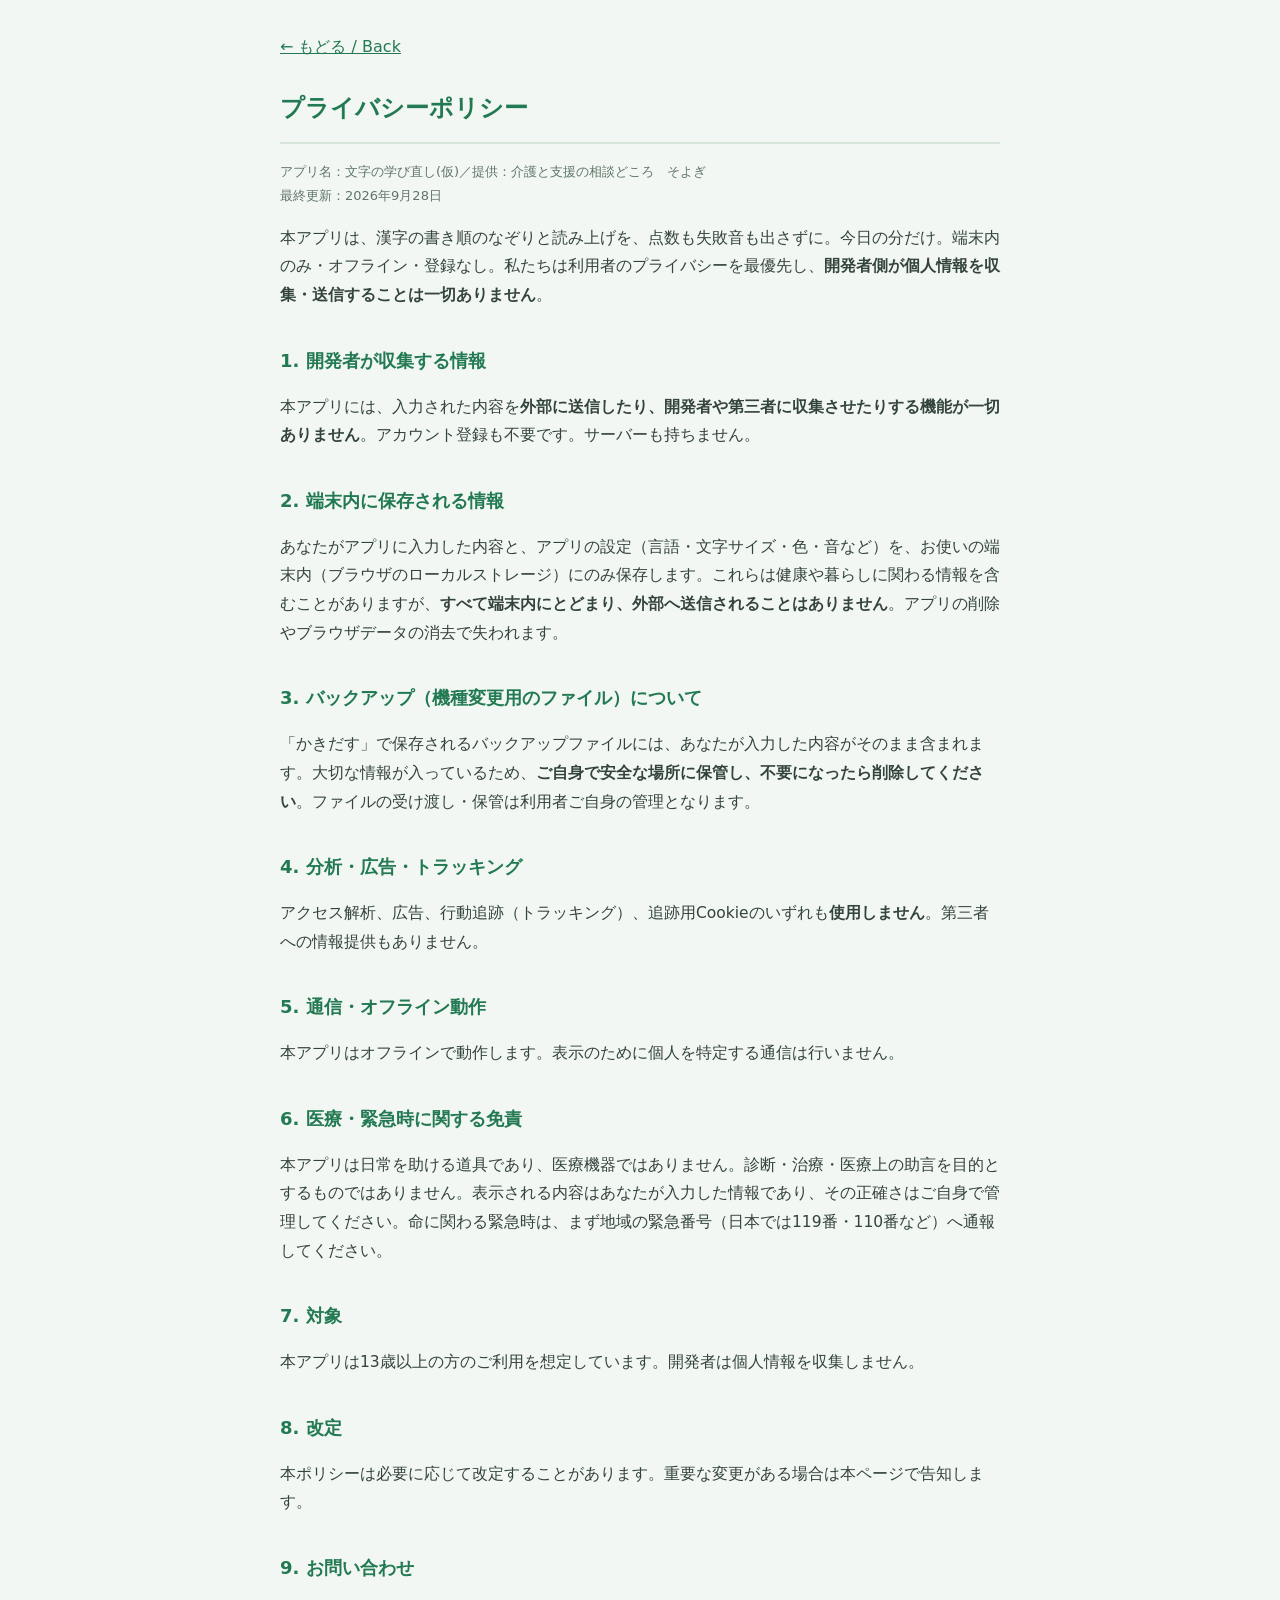
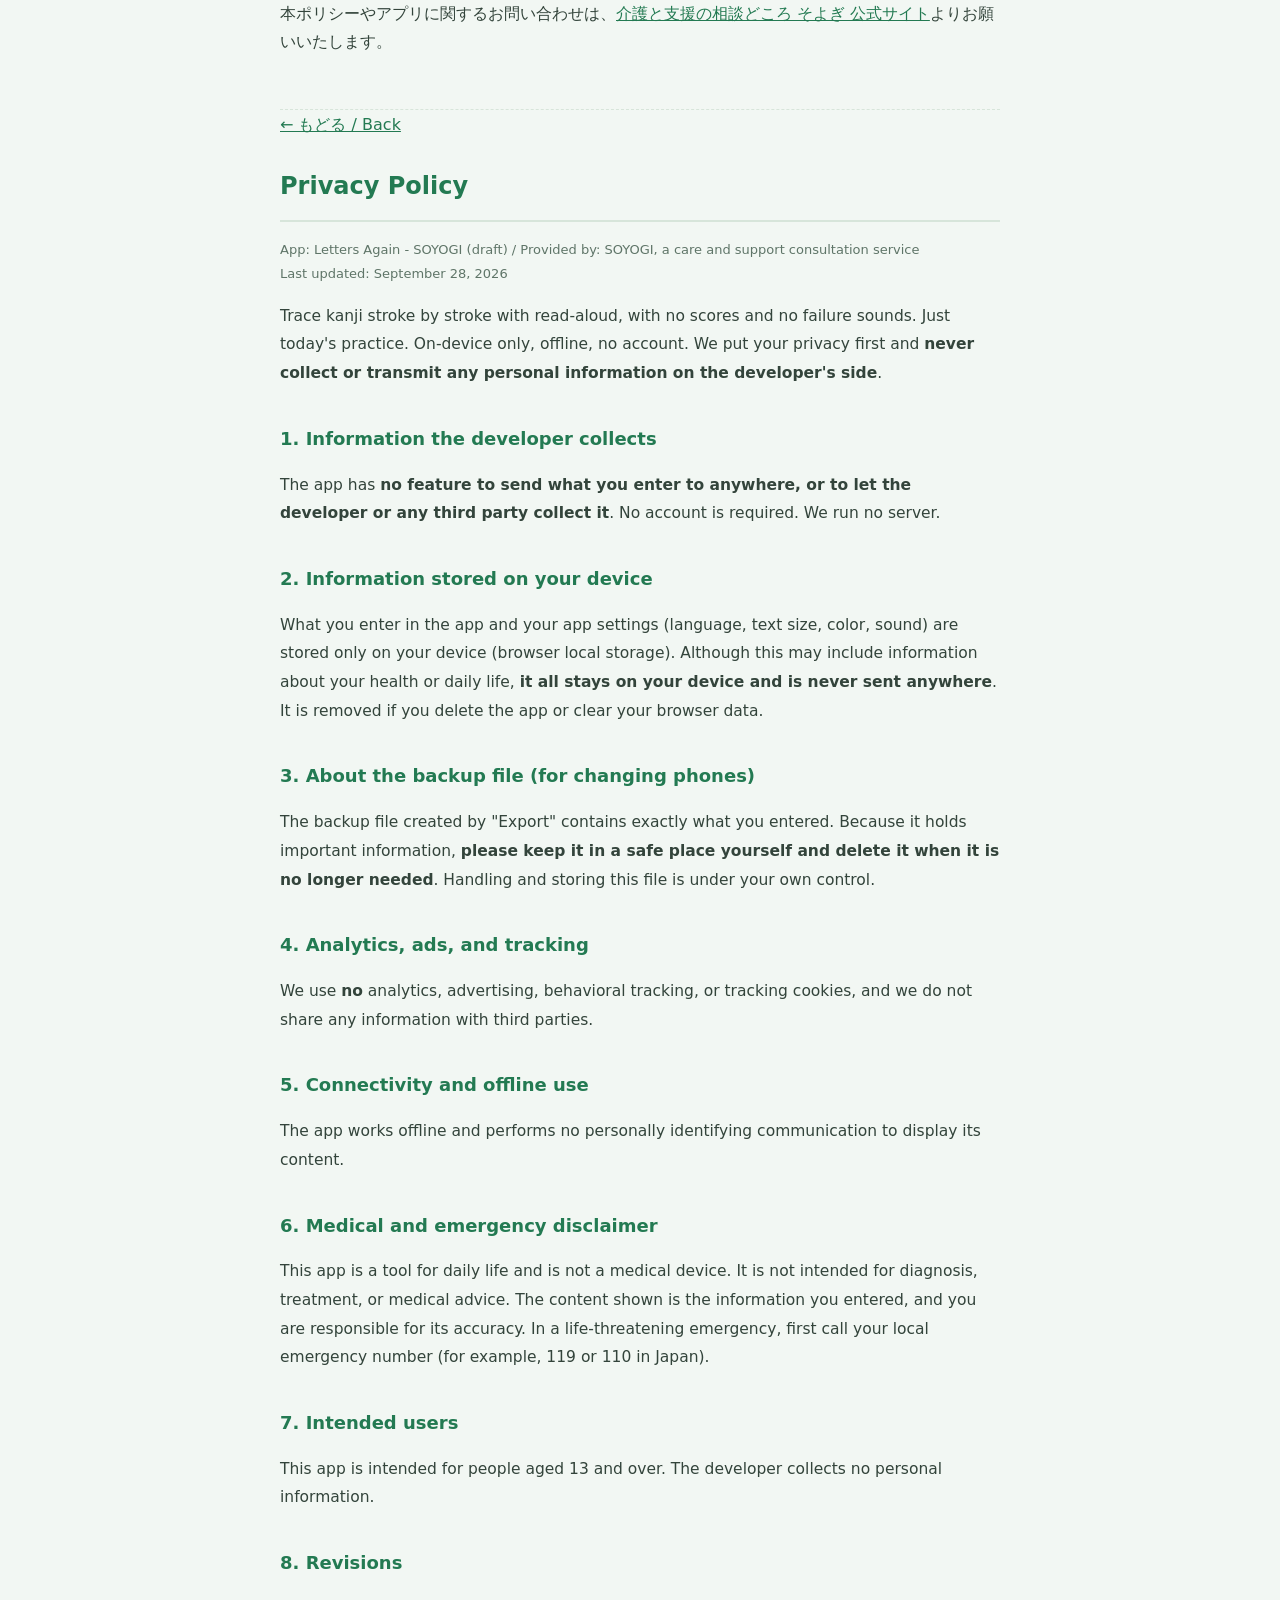
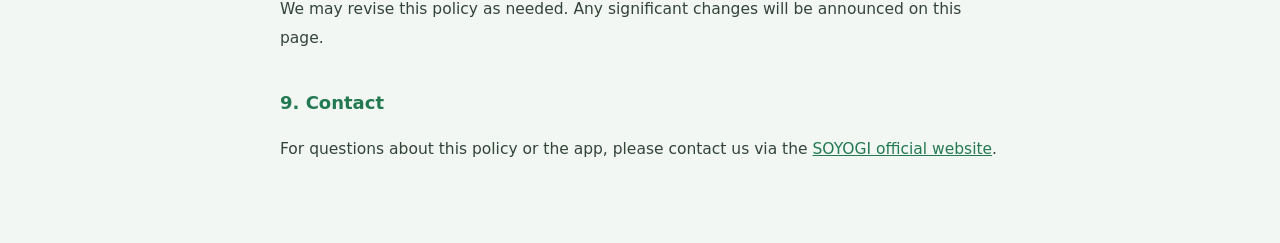
==== privacy.html @ cf0ba164 "web v0.3.0: 本体から同期 Co-Authored-By: Claude Opus 5.5 <noreply@anthropic.com>" ====
<!DOCTYPE html>
<html lang="ja">
<head>
<meta charset="UTF-8">
<meta name="viewport" content="width=device-width, initial-scale=1.0">
<meta name="theme-color" content="#2e9e6b">
<title>プライバシーポリシー｜文字の学び直し(仮)</title>
<style>
  :root{ --brand:#237a52; --ink:#33443b; --soft:#5f7568; --line:#d7e5da; --bg:#f2f7f3; }
  *{box-sizing:border-box;}
  body{ margin:0; background:var(--bg); color:var(--ink); font-family:"Hiragino Kaku Gothic ProN","Yu Gothic UI","Noto Sans JP","Segoe UI",system-ui,sans-serif; line-height:1.85; }
  main{ max-width:760px; margin:0 auto; padding:32px 20px 64px; }
  h1{ font-size:24px; color:var(--brand); border-bottom:2px solid var(--line); padding-bottom:12px; }
  h2{ font-size:18px; color:var(--brand); margin-top:34px; }
  p,li{ font-size:15.5px; }
  ul{ padding-left:22px; }
  .meta{ color:var(--soft); font-size:13px; }
  .back{ display:inline-block; margin-bottom:8px; color:var(--brand); }
  .lang-sep{ margin:52px 0 0; border:0; border-top:1px dashed var(--line); }
  a{ color:var(--brand); }
</style>
</head>
<body>
<main>
  <a class="back" href="./">← もどる / Back</a>
  <h1>プライバシーポリシー</h1>
  <p class="meta">アプリ名：文字の学び直し(仮)／提供：介護と支援の相談どころ　そよぎ<br>最終更新：2026年9月28日</p>

  <p>本アプリは、漢字の書き順のなぞりと読み上げを、点数も失敗音も出さずに。今日の分だけ。端末内のみ・オフライン・登録なし。私たちは利用者のプライバシーを最優先し、<strong>開発者側が個人情報を収集・送信することは一切ありません</strong>。</p>

  <h2>1. 開発者が収集する情報</h2>
  <p>本アプリには、入力された内容を<strong>外部に送信したり、開発者や第三者に収集させたりする機能が一切ありません</strong>。アカウント登録も不要です。サーバーも持ちません。</p>

  <h2>2. 端末内に保存される情報</h2>
  <!-- BUILDER: このアプリが端末内に保存する情報を具体的に書く(例: 登録した手順・写真・記録・設定) -->
  <p>あなたがアプリに入力した内容と、アプリの設定（言語・文字サイズ・色・音など）を、お使いの端末内（ブラウザのローカルストレージ）にのみ保存します。これらは健康や暮らしに関わる情報を含むことがありますが、<strong>すべて端末内にとどまり、外部へ送信されることはありません</strong>。アプリの削除やブラウザデータの消去で失われます。</p>

  <h2>3. バックアップ（機種変更用のファイル）について</h2>
  <p>「かきだす」で保存されるバックアップファイルには、あなたが入力した内容がそのまま含まれます。大切な情報が入っているため、<strong>ご自身で安全な場所に保管し、不要になったら削除してください</strong>。ファイルの受け渡し・保管は利用者ご自身の管理となります。</p>

  <h2>4. 分析・広告・トラッキング</h2>
  <p>アクセス解析、広告、行動追跡（トラッキング）、追跡用Cookieのいずれも<strong>使用しません</strong>。第三者への情報提供もありません。</p>

  <h2>5. 通信・オフライン動作</h2>
  <p>本アプリはオフラインで動作します。表示のために個人を特定する通信は行いません。</p>

  <h2>6. 医療・緊急時に関する免責</h2>
  <p>本アプリは日常を助ける道具であり、医療機器ではありません。診断・治療・医療上の助言を目的とするものではありません。表示される内容はあなたが入力した情報であり、その正確さはご自身で管理してください。命に関わる緊急時は、まず地域の緊急番号（日本では119番・110番など）へ通報してください。</p>

  <h2>7. 対象</h2>
  <p>本アプリは13歳以上の方のご利用を想定しています。開発者は個人情報を収集しません。</p>

  <h2>8. 改定</h2>
  <p>本ポリシーは必要に応じて改定することがあります。重要な変更がある場合は本ページで告知します。</p>

  <h2>9. お問い合わせ</h2>
  <p>本ポリシーやアプリに関するお問い合わせは、<a href="https://soudansoyogi.com/" target="_blank" rel="noopener noreferrer">介護と支援の相談どころ そよぎ 公式サイト</a>よりお願いいたします。</p>

  <hr class="lang-sep">

  <a class="back" href="./">← もどる / Back</a>
  <h1>Privacy Policy</h1>
  <p class="meta">App: Letters Again - SOYOGI (draft) / Provided by: SOYOGI, a care and support consultation service<br>Last updated: September 28, 2026</p>

  <p>Trace kanji stroke by stroke with read-aloud, with no scores and no failure sounds. Just today's practice. On-device only, offline, no account. We put your privacy first and <strong>never collect or transmit any personal information on the developer's side</strong>.</p>

  <h2>1. Information the developer collects</h2>
  <p>The app has <strong>no feature to send what you enter to anywhere, or to let the developer or any third party collect it</strong>. No account is required. We run no server.</p>

  <h2>2. Information stored on your device</h2>
  <!-- BUILDER: list concretely what this app stores on the device -->
  <p>What you enter in the app and your app settings (language, text size, color, sound) are stored only on your device (browser local storage). Although this may include information about your health or daily life, <strong>it all stays on your device and is never sent anywhere</strong>. It is removed if you delete the app or clear your browser data.</p>

  <h2>3. About the backup file (for changing phones)</h2>
  <p>The backup file created by "Export" contains exactly what you entered. Because it holds important information, <strong>please keep it in a safe place yourself and delete it when it is no longer needed</strong>. Handling and storing this file is under your own control.</p>

  <h2>4. Analytics, ads, and tracking</h2>
  <p>We use <strong>no</strong> analytics, advertising, behavioral tracking, or tracking cookies, and we do not share any information with third parties.</p>

  <h2>5. Connectivity and offline use</h2>
  <p>The app works offline and performs no personally identifying communication to display its content.</p>

  <h2>6. Medical and emergency disclaimer</h2>
  <p>This app is a tool for daily life and is not a medical device. It is not intended for diagnosis, treatment, or medical advice. The content shown is the information you entered, and you are responsible for its accuracy. In a life-threatening emergency, first call your local emergency number (for example, 119 or 110 in Japan).</p>

  <h2>7. Intended users</h2>
  <p>This app is intended for people aged 13 and over. The developer collects no personal information.</p>

  <h2>8. Revisions</h2>
  <p>We may revise this policy as needed. Any significant changes will be announced on this page.</p>

  <h2>9. Contact</h2>
  <p>For questions about this policy or the app, please contact us via the <a href="https://soudansoyogi.com/" target="_blank" rel="noopener noreferrer">SOYOGI official website</a>.</p>
</main>
</body>
</html>
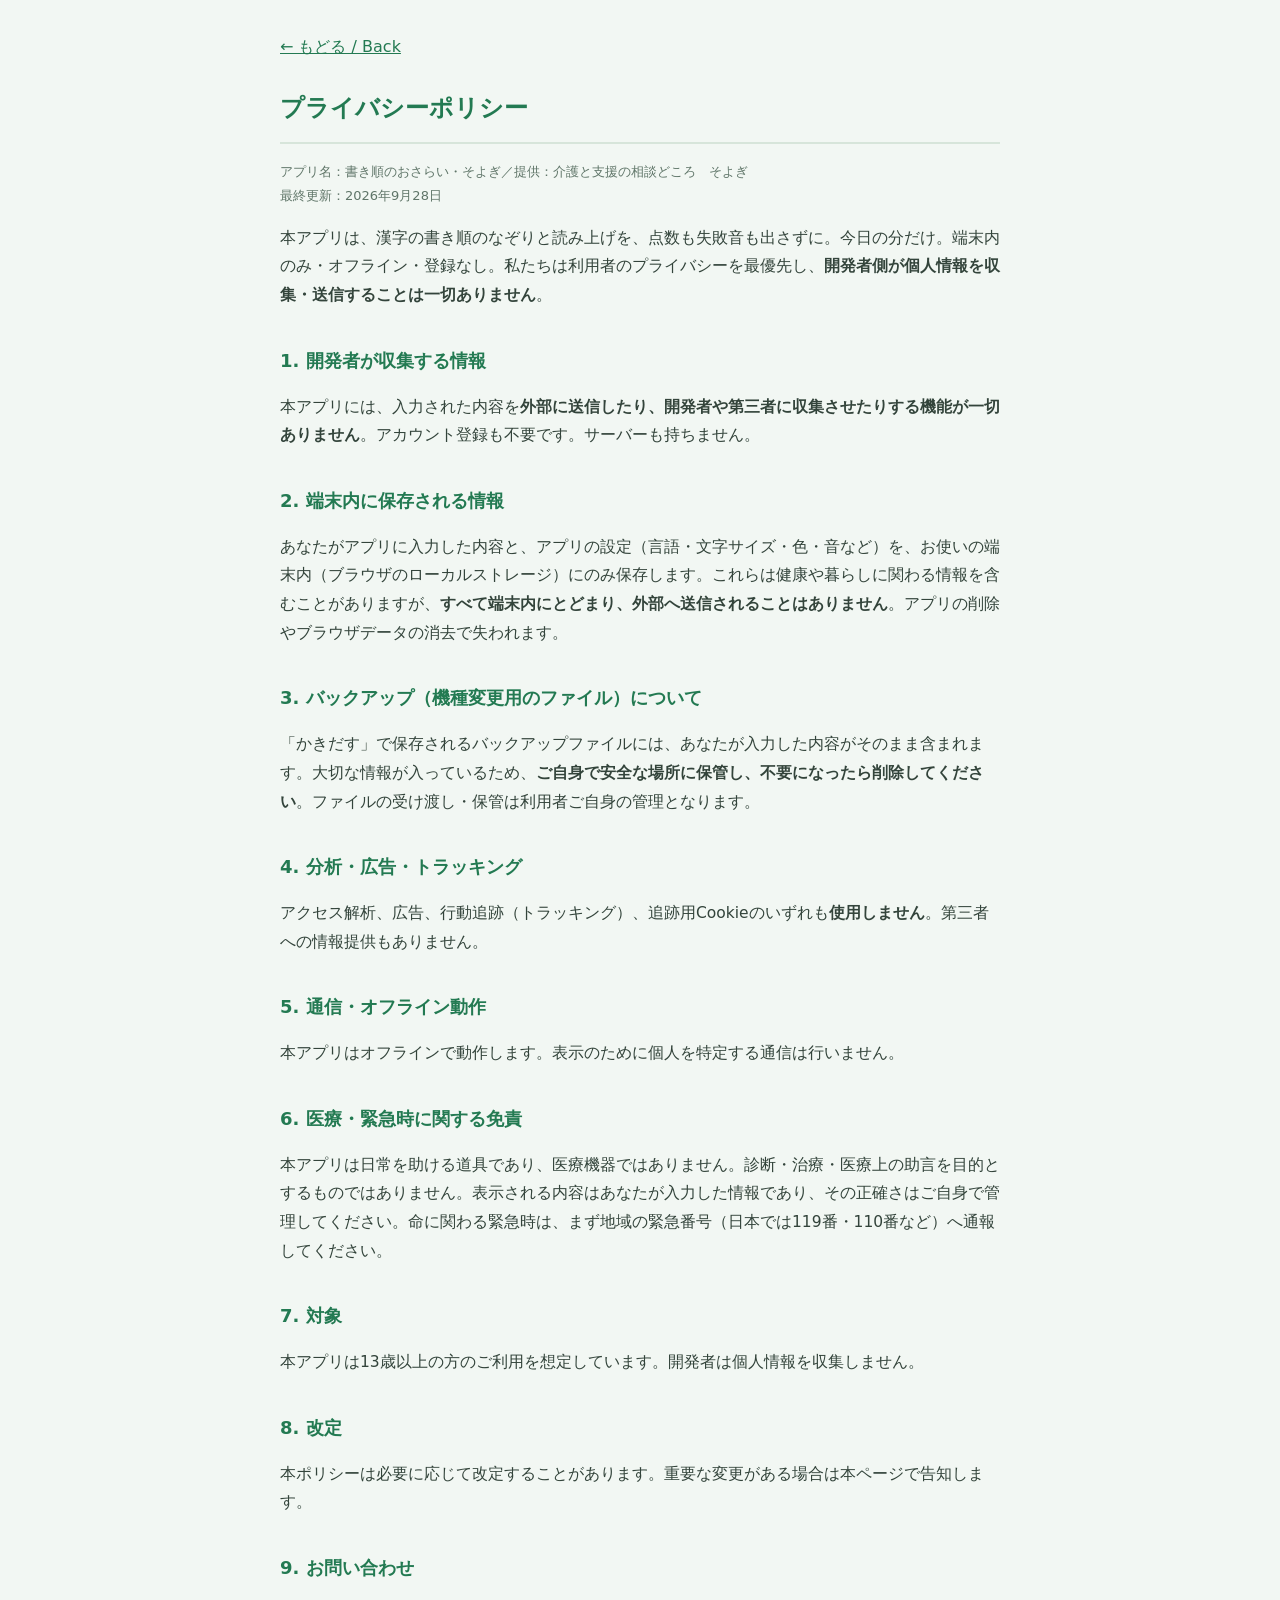
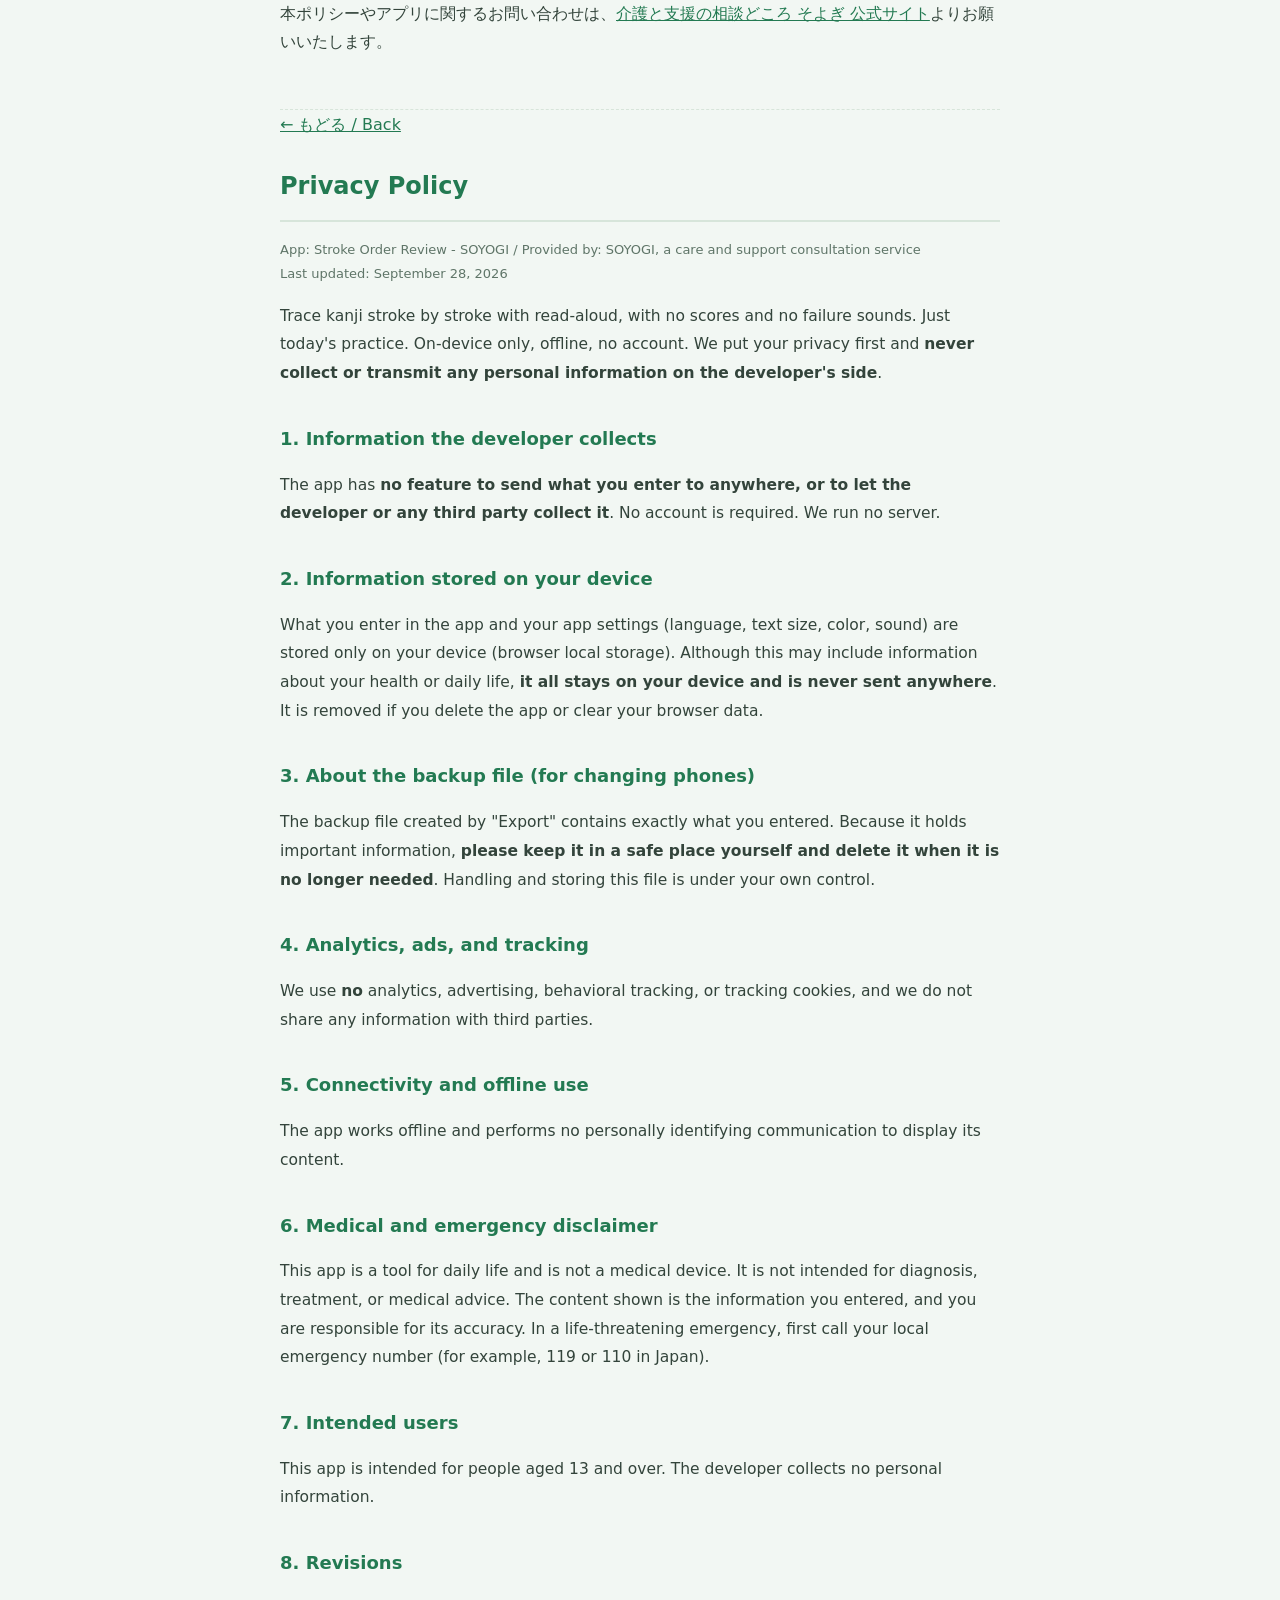
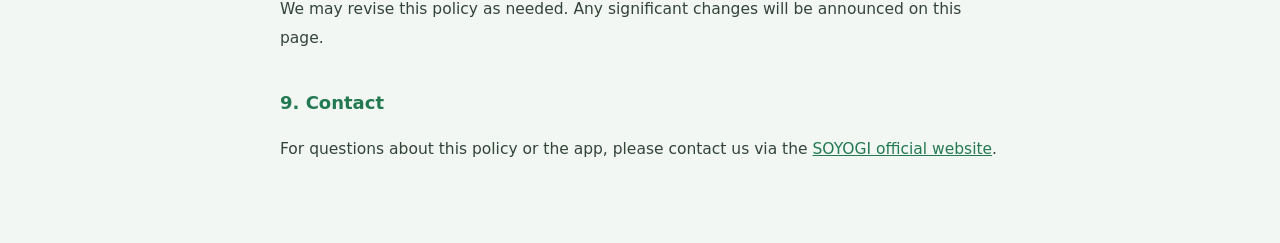
==== commit 5f0841d9: "web v0.4.0: 本体から同期 Co-Authored-By: Claude Opus 5.5 <noreply@anthropic.com>" ====
--- a/privacy.html
+++ b/privacy.html
@@ -4,7 +4,7 @@
 <meta charset="UTF-8">
 <meta name="viewport" content="width=device-width, initial-scale=1.0">
 <meta name="theme-color" content="#2e9e6b">
-<title>プライバシーポリシー｜文字の学び直し(仮)</title>
+<title>プライバシーポリシー｜書き順のおさらい・そよぎ</title>
 <style>
   :root{ --brand:#237a52; --ink:#33443b; --soft:#5f7568; --line:#d7e5da; --bg:#f2f7f3; }
   *{box-sizing:border-box;}
@@ -24,7 +24,7 @@
 <main>
   <a class="back" href="./">← もどる / Back</a>
   <h1>プライバシーポリシー</h1>
-  <p class="meta">アプリ名：文字の学び直し(仮)／提供：介護と支援の相談どころ　そよぎ<br>最終更新：2026年9月28日</p>
+  <p class="meta">アプリ名：書き順のおさらい・そよぎ／提供：介護と支援の相談どころ　そよぎ<br>最終更新：2026年9月28日</p>
 
   <p>本アプリは、漢字の書き順のなぞりと読み上げを、点数も失敗音も出さずに。今日の分だけ。端末内のみ・オフライン・登録なし。私たちは利用者のプライバシーを最優先し、<strong>開発者側が個人情報を収集・送信することは一切ありません</strong>。</p>
 
@@ -60,7 +60,7 @@
 
   <a class="back" href="./">← もどる / Back</a>
   <h1>Privacy Policy</h1>
-  <p class="meta">App: Letters Again - SOYOGI (draft) / Provided by: SOYOGI, a care and support consultation service<br>Last updated: September 28, 2026</p>
+  <p class="meta">App: Stroke Order Review - SOYOGI / Provided by: SOYOGI, a care and support consultation service<br>Last updated: September 28, 2026</p>
 
   <p>Trace kanji stroke by stroke with read-aloud, with no scores and no failure sounds. Just today's practice. On-device only, offline, no account. We put your privacy first and <strong>never collect or transmit any personal information on the developer's side</strong>.</p>
 
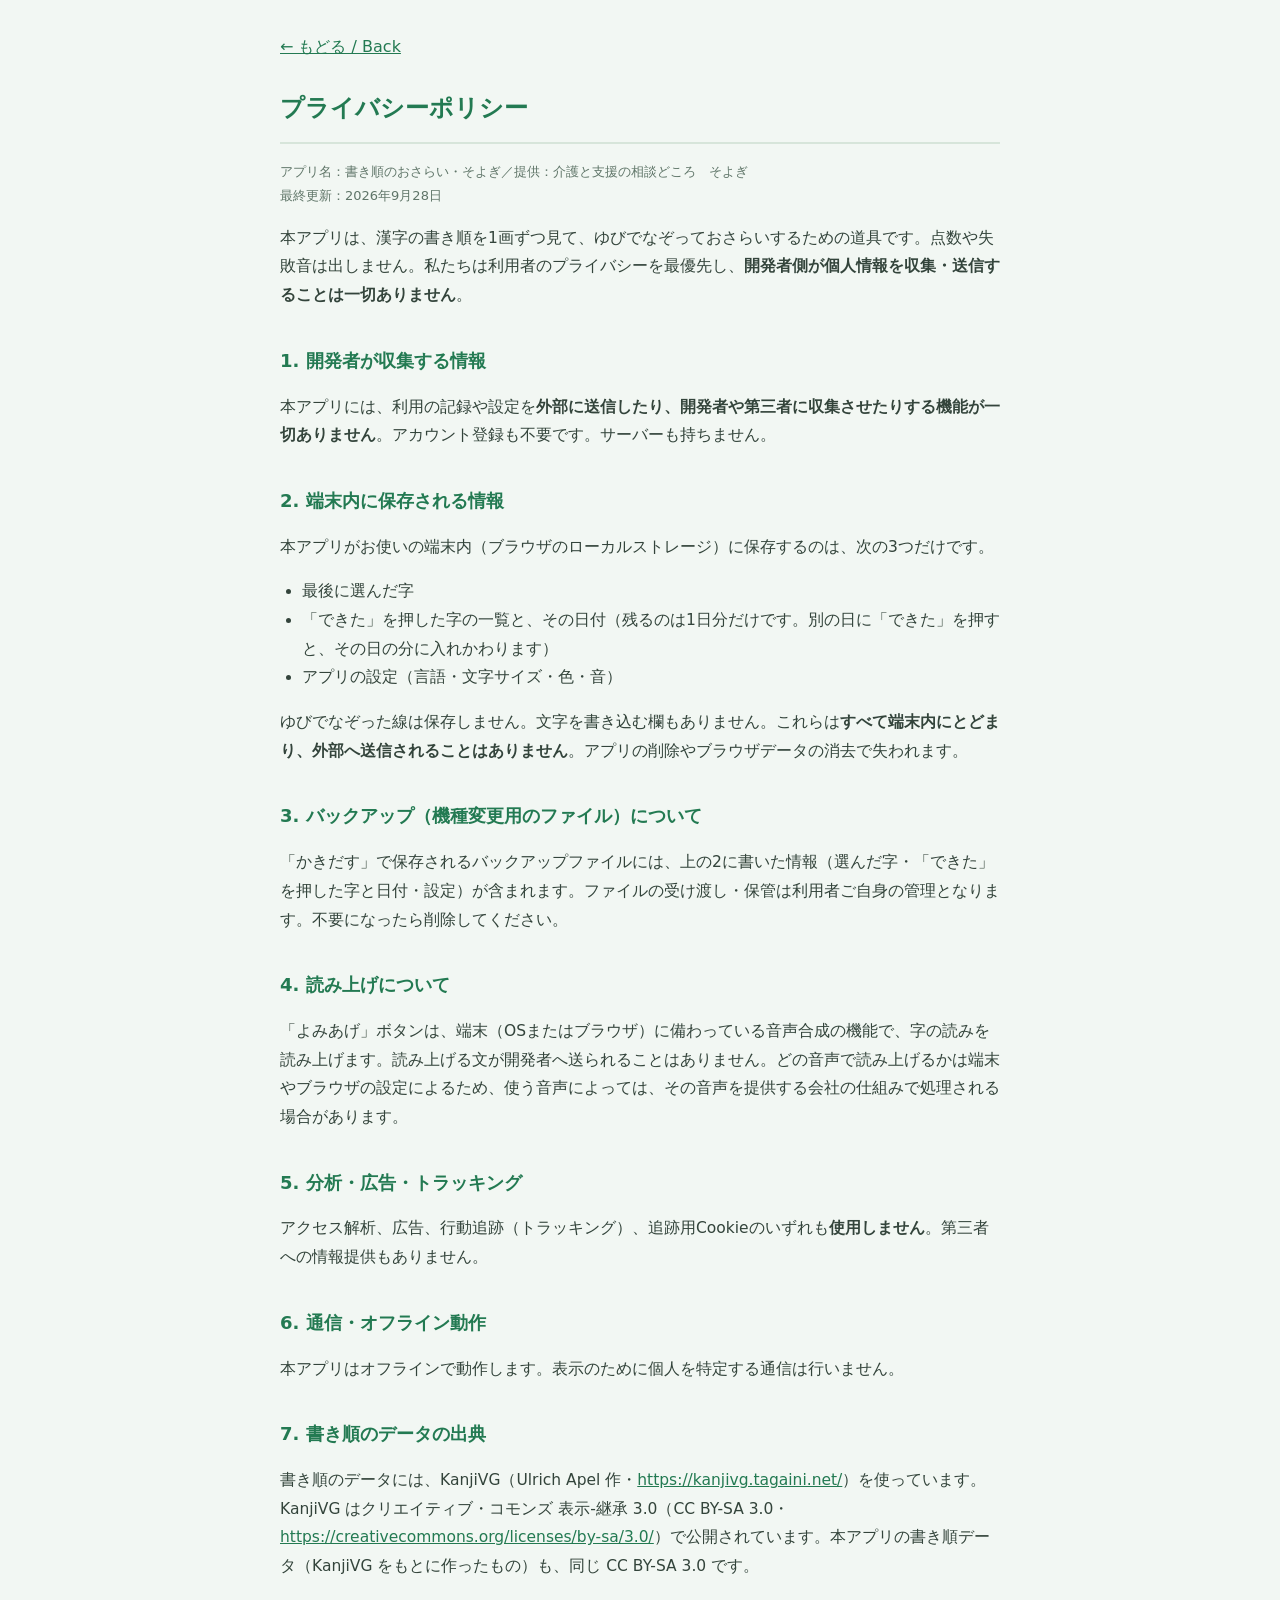
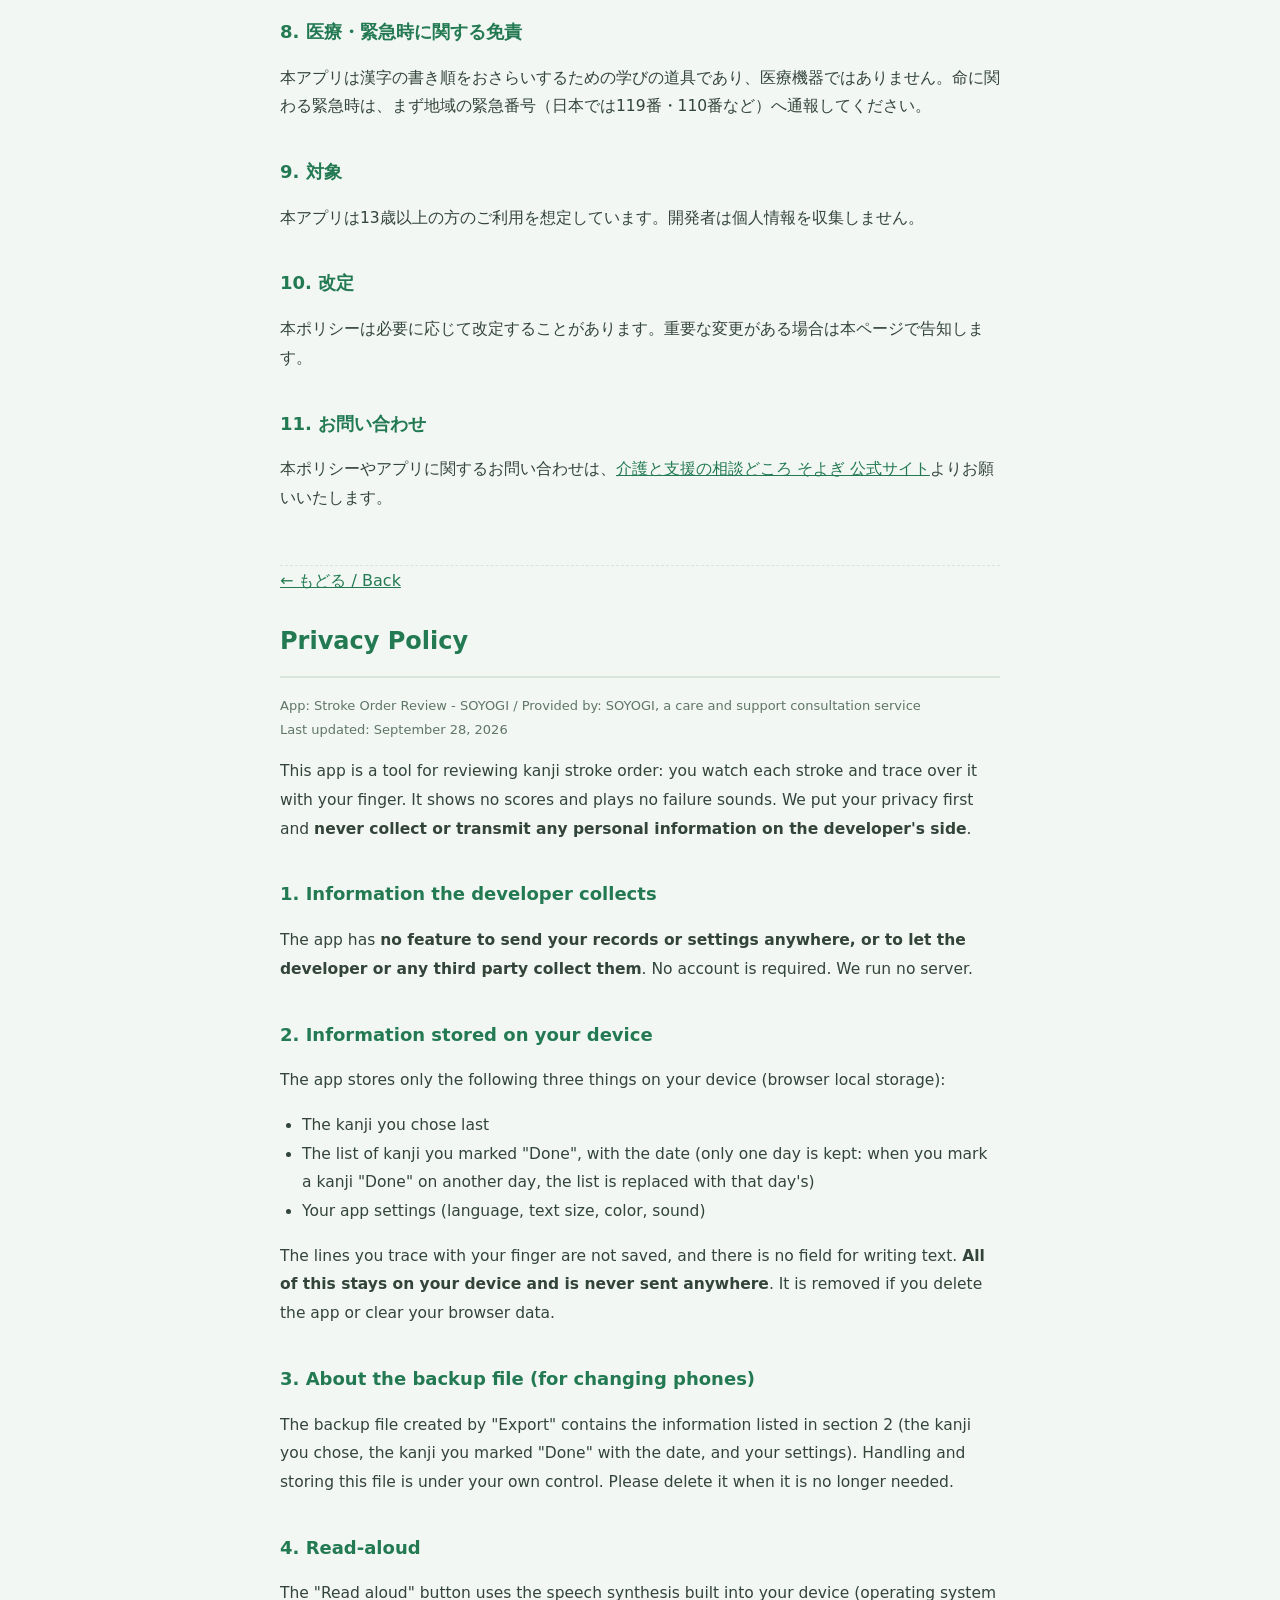
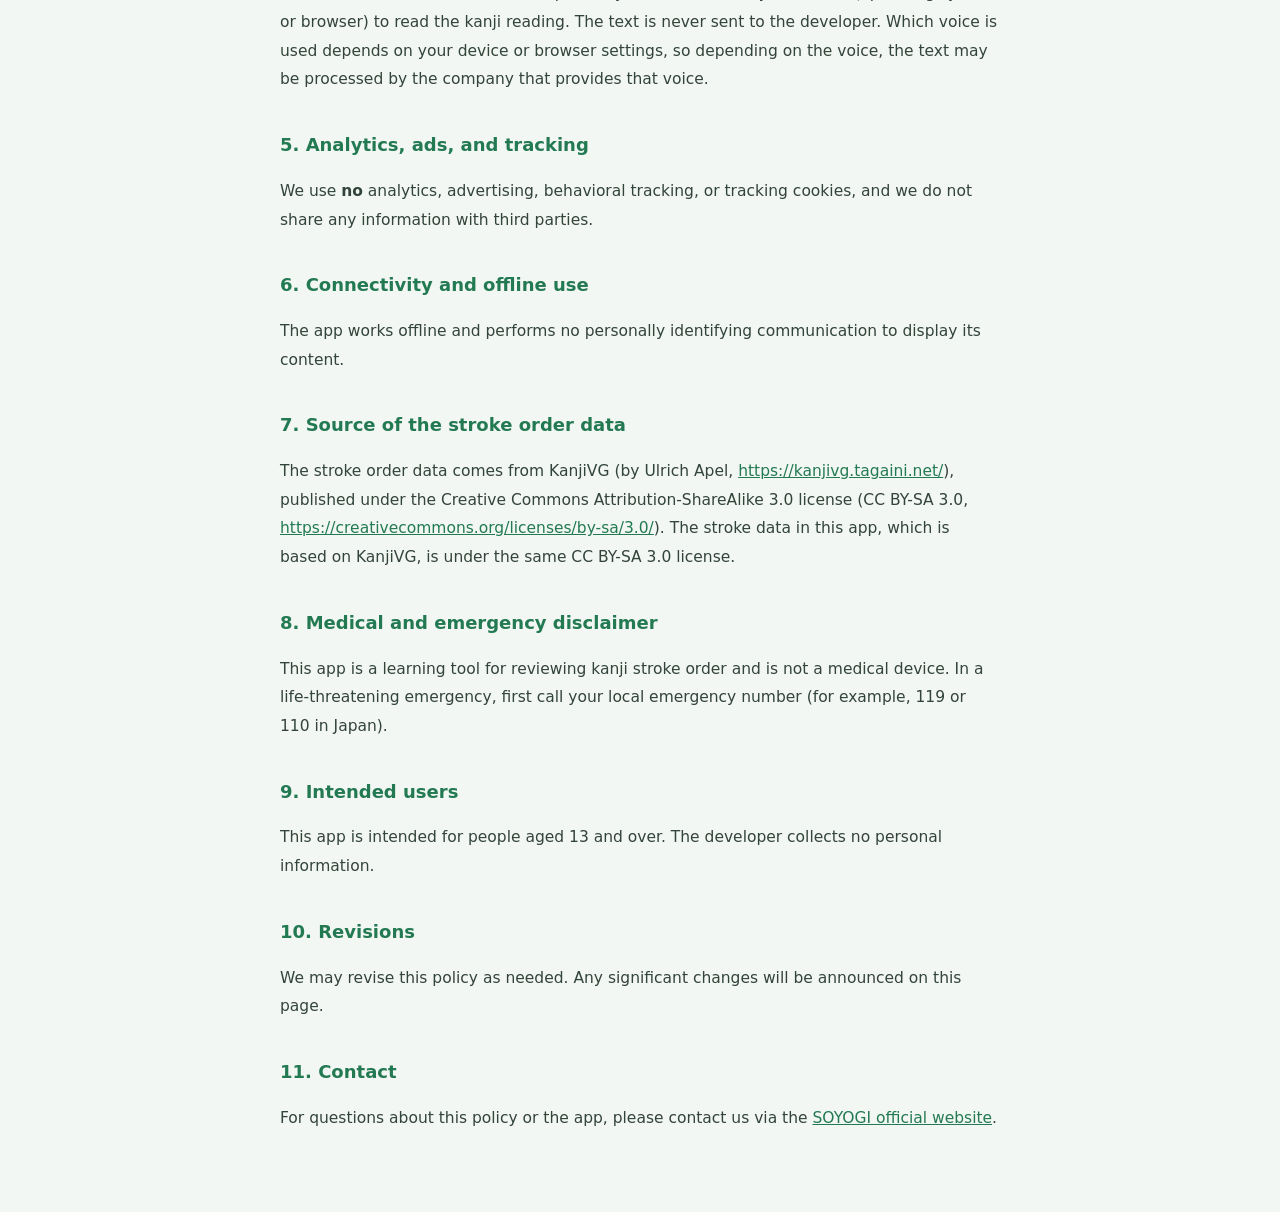
==== commit a774e284: "web v0.4.1: 本体から同期 Co-Authored-By: Claude Opus 5.5 <noreply@anthropic.com>" ====
--- a/privacy.html
+++ b/privacy.html
@@ -5,6 +5,7 @@
 <meta name="viewport" content="width=device-width, initial-scale=1.0">
 <meta name="theme-color" content="#2e9e6b">
 <title>プライバシーポリシー｜書き順のおさらい・そよぎ</title>
+<link rel="icon" href="icons/icon-192.png">
 <style>
   :root{ --brand:#237a52; --ink:#33443b; --soft:#5f7568; --line:#d7e5da; --bg:#f2f7f3; }
   *{box-sizing:border-box;}
@@ -17,7 +18,7 @@
   .meta{ color:var(--soft); font-size:13px; }
   .back{ display:inline-block; margin-bottom:8px; color:var(--brand); }
   .lang-sep{ margin:52px 0 0; border:0; border-top:1px dashed var(--line); }
-  a{ color:var(--brand); }
+  a{ color:var(--brand); overflow-wrap:anywhere; }
 </style>
 </head>
 <body>
@@ -26,34 +27,45 @@
   <h1>プライバシーポリシー</h1>
   <p class="meta">アプリ名：書き順のおさらい・そよぎ／提供：介護と支援の相談どころ　そよぎ<br>最終更新：2026年9月28日</p>
 
-  <p>本アプリは、漢字の書き順のなぞりと読み上げを、点数も失敗音も出さずに。今日の分だけ。端末内のみ・オフライン・登録なし。私たちは利用者のプライバシーを最優先し、<strong>開発者側が個人情報を収集・送信することは一切ありません</strong>。</p>
+  <p>本アプリは、漢字の書き順を1画ずつ見て、ゆびでなぞっておさらいするための道具です。点数や失敗音は出しません。私たちは利用者のプライバシーを最優先し、<strong>開発者側が個人情報を収集・送信することは一切ありません</strong>。</p>
 
   <h2>1. 開発者が収集する情報</h2>
-  <p>本アプリには、入力された内容を<strong>外部に送信したり、開発者や第三者に収集させたりする機能が一切ありません</strong>。アカウント登録も不要です。サーバーも持ちません。</p>
+  <p>本アプリには、利用の記録や設定を<strong>外部に送信したり、開発者や第三者に収集させたりする機能が一切ありません</strong>。アカウント登録も不要です。サーバーも持ちません。</p>
 
   <h2>2. 端末内に保存される情報</h2>
-  <!-- BUILDER: このアプリが端末内に保存する情報を具体的に書く(例: 登録した手順・写真・記録・設定) -->
-  <p>あなたがアプリに入力した内容と、アプリの設定（言語・文字サイズ・色・音など）を、お使いの端末内（ブラウザのローカルストレージ）にのみ保存します。これらは健康や暮らしに関わる情報を含むことがありますが、<strong>すべて端末内にとどまり、外部へ送信されることはありません</strong>。アプリの削除やブラウザデータの消去で失われます。</p>
+  <p>本アプリがお使いの端末内（ブラウザのローカルストレージ）に保存するのは、次の3つだけです。</p>
+  <ul>
+    <li>最後に選んだ字</li>
+    <li>「できた」を押した字の一覧と、その日付（残るのは1日分だけです。別の日に「できた」を押すと、その日の分に入れかわります）</li>
+    <li>アプリの設定（言語・文字サイズ・色・音）</li>
+  </ul>
+  <p>ゆびでなぞった線は保存しません。文字を書き込む欄もありません。これらは<strong>すべて端末内にとどまり、外部へ送信されることはありません</strong>。アプリの削除やブラウザデータの消去で失われます。</p>
 
   <h2>3. バックアップ（機種変更用のファイル）について</h2>
-  <p>「かきだす」で保存されるバックアップファイルには、あなたが入力した内容がそのまま含まれます。大切な情報が入っているため、<strong>ご自身で安全な場所に保管し、不要になったら削除してください</strong>。ファイルの受け渡し・保管は利用者ご自身の管理となります。</p>
+  <p>「かきだす」で保存されるバックアップファイルには、上の2に書いた情報（選んだ字・「できた」を押した字と日付・設定）が含まれます。ファイルの受け渡し・保管は利用者ご自身の管理となります。不要になったら削除してください。</p>
 
-  <h2>4. 分析・広告・トラッキング</h2>
+  <h2>4. 読み上げについて</h2>
+  <p>「よみあげ」ボタンは、端末（OSまたはブラウザ）に備わっている音声合成の機能で、字の読みを読み上げます。読み上げる文が開発者へ送られることはありません。どの音声で読み上げるかは端末やブラウザの設定によるため、使う音声によっては、その音声を提供する会社の仕組みで処理される場合があります。</p>
+
+  <h2>5. 分析・広告・トラッキング</h2>
   <p>アクセス解析、広告、行動追跡（トラッキング）、追跡用Cookieのいずれも<strong>使用しません</strong>。第三者への情報提供もありません。</p>
 
-  <h2>5. 通信・オフライン動作</h2>
+  <h2>6. 通信・オフライン動作</h2>
   <p>本アプリはオフラインで動作します。表示のために個人を特定する通信は行いません。</p>
 
-  <h2>6. 医療・緊急時に関する免責</h2>
-  <p>本アプリは日常を助ける道具であり、医療機器ではありません。診断・治療・医療上の助言を目的とするものではありません。表示される内容はあなたが入力した情報であり、その正確さはご自身で管理してください。命に関わる緊急時は、まず地域の緊急番号（日本では119番・110番など）へ通報してください。</p>
+  <h2>7. 書き順のデータの出典</h2>
+  <p>書き順のデータには、KanjiVG（Ulrich Apel 作・<a href="https://kanjivg.tagaini.net/" target="_blank" rel="noopener noreferrer">https://kanjivg.tagaini.net/</a>）を使っています。KanjiVG はクリエイティブ・コモンズ 表示-継承 3.0（CC BY-SA 3.0・<a href="https://creativecommons.org/licenses/by-sa/3.0/" target="_blank" rel="noopener noreferrer">https://creativecommons.org/licenses/by-sa/3.0/</a>）で公開されています。本アプリの書き順データ（KanjiVG をもとに作ったもの）も、同じ CC BY-SA 3.0 です。</p>
 
-  <h2>7. 対象</h2>
+  <h2>8. 医療・緊急時に関する免責</h2>
+  <p>本アプリは漢字の書き順をおさらいするための学びの道具であり、医療機器ではありません。命に関わる緊急時は、まず地域の緊急番号（日本では119番・110番など）へ通報してください。</p>
+
+  <h2>9. 対象</h2>
   <p>本アプリは13歳以上の方のご利用を想定しています。開発者は個人情報を収集しません。</p>
 
-  <h2>8. 改定</h2>
+  <h2>10. 改定</h2>
   <p>本ポリシーは必要に応じて改定することがあります。重要な変更がある場合は本ページで告知します。</p>
 
-  <h2>9. お問い合わせ</h2>
+  <h2>11. お問い合わせ</h2>
   <p>本ポリシーやアプリに関するお問い合わせは、<a href="https://soudansoyogi.com/" target="_blank" rel="noopener noreferrer">介護と支援の相談どころ そよぎ 公式サイト</a>よりお願いいたします。</p>
 
   <hr class="lang-sep">
@@ -62,34 +74,45 @@
   <h1>Privacy Policy</h1>
   <p class="meta">App: Stroke Order Review - SOYOGI / Provided by: SOYOGI, a care and support consultation service<br>Last updated: September 28, 2026</p>
 
-  <p>Trace kanji stroke by stroke with read-aloud, with no scores and no failure sounds. Just today's practice. On-device only, offline, no account. We put your privacy first and <strong>never collect or transmit any personal information on the developer's side</strong>.</p>
+  <p>This app is a tool for reviewing kanji stroke order: you watch each stroke and trace over it with your finger. It shows no scores and plays no failure sounds. We put your privacy first and <strong>never collect or transmit any personal information on the developer's side</strong>.</p>
 
   <h2>1. Information the developer collects</h2>
-  <p>The app has <strong>no feature to send what you enter to anywhere, or to let the developer or any third party collect it</strong>. No account is required. We run no server.</p>
+  <p>The app has <strong>no feature to send your records or settings anywhere, or to let the developer or any third party collect them</strong>. No account is required. We run no server.</p>
 
   <h2>2. Information stored on your device</h2>
-  <!-- BUILDER: list concretely what this app stores on the device -->
-  <p>What you enter in the app and your app settings (language, text size, color, sound) are stored only on your device (browser local storage). Although this may include information about your health or daily life, <strong>it all stays on your device and is never sent anywhere</strong>. It is removed if you delete the app or clear your browser data.</p>
+  <p>The app stores only the following three things on your device (browser local storage):</p>
+  <ul>
+    <li>The kanji you chose last</li>
+    <li>The list of kanji you marked "Done", with the date (only one day is kept: when you mark a kanji "Done" on another day, the list is replaced with that day's)</li>
+    <li>Your app settings (language, text size, color, sound)</li>
+  </ul>
+  <p>The lines you trace with your finger are not saved, and there is no field for writing text. <strong>All of this stays on your device and is never sent anywhere</strong>. It is removed if you delete the app or clear your browser data.</p>
 
   <h2>3. About the backup file (for changing phones)</h2>
-  <p>The backup file created by "Export" contains exactly what you entered. Because it holds important information, <strong>please keep it in a safe place yourself and delete it when it is no longer needed</strong>. Handling and storing this file is under your own control.</p>
+  <p>The backup file created by "Export" contains the information listed in section 2 (the kanji you chose, the kanji you marked "Done" with the date, and your settings). Handling and storing this file is under your own control. Please delete it when it is no longer needed.</p>
 
-  <h2>4. Analytics, ads, and tracking</h2>
+  <h2>4. Read-aloud</h2>
+  <p>The "Read aloud" button uses the speech synthesis built into your device (operating system or browser) to read the kanji reading. The text is never sent to the developer. Which voice is used depends on your device or browser settings, so depending on the voice, the text may be processed by the company that provides that voice.</p>
+
+  <h2>5. Analytics, ads, and tracking</h2>
   <p>We use <strong>no</strong> analytics, advertising, behavioral tracking, or tracking cookies, and we do not share any information with third parties.</p>
 
-  <h2>5. Connectivity and offline use</h2>
+  <h2>6. Connectivity and offline use</h2>
   <p>The app works offline and performs no personally identifying communication to display its content.</p>
 
-  <h2>6. Medical and emergency disclaimer</h2>
-  <p>This app is a tool for daily life and is not a medical device. It is not intended for diagnosis, treatment, or medical advice. The content shown is the information you entered, and you are responsible for its accuracy. In a life-threatening emergency, first call your local emergency number (for example, 119 or 110 in Japan).</p>
+  <h2>7. Source of the stroke order data</h2>
+  <p>The stroke order data comes from KanjiVG (by Ulrich Apel, <a href="https://kanjivg.tagaini.net/" target="_blank" rel="noopener noreferrer">https://kanjivg.tagaini.net/</a>), published under the Creative Commons Attribution-ShareAlike 3.0 license (CC BY-SA 3.0, <a href="https://creativecommons.org/licenses/by-sa/3.0/" target="_blank" rel="noopener noreferrer">https://creativecommons.org/licenses/by-sa/3.0/</a>). The stroke data in this app, which is based on KanjiVG, is under the same CC BY-SA 3.0 license.</p>
 
-  <h2>7. Intended users</h2>
+  <h2>8. Medical and emergency disclaimer</h2>
+  <p>This app is a learning tool for reviewing kanji stroke order and is not a medical device. In a life-threatening emergency, first call your local emergency number (for example, 119 or 110 in Japan).</p>
+
+  <h2>9. Intended users</h2>
   <p>This app is intended for people aged 13 and over. The developer collects no personal information.</p>
 
-  <h2>8. Revisions</h2>
+  <h2>10. Revisions</h2>
   <p>We may revise this policy as needed. Any significant changes will be announced on this page.</p>
 
-  <h2>9. Contact</h2>
+  <h2>11. Contact</h2>
   <p>For questions about this policy or the app, please contact us via the <a href="https://soudansoyogi.com/" target="_blank" rel="noopener noreferrer">SOYOGI official website</a>.</p>
 </main>
 </body>
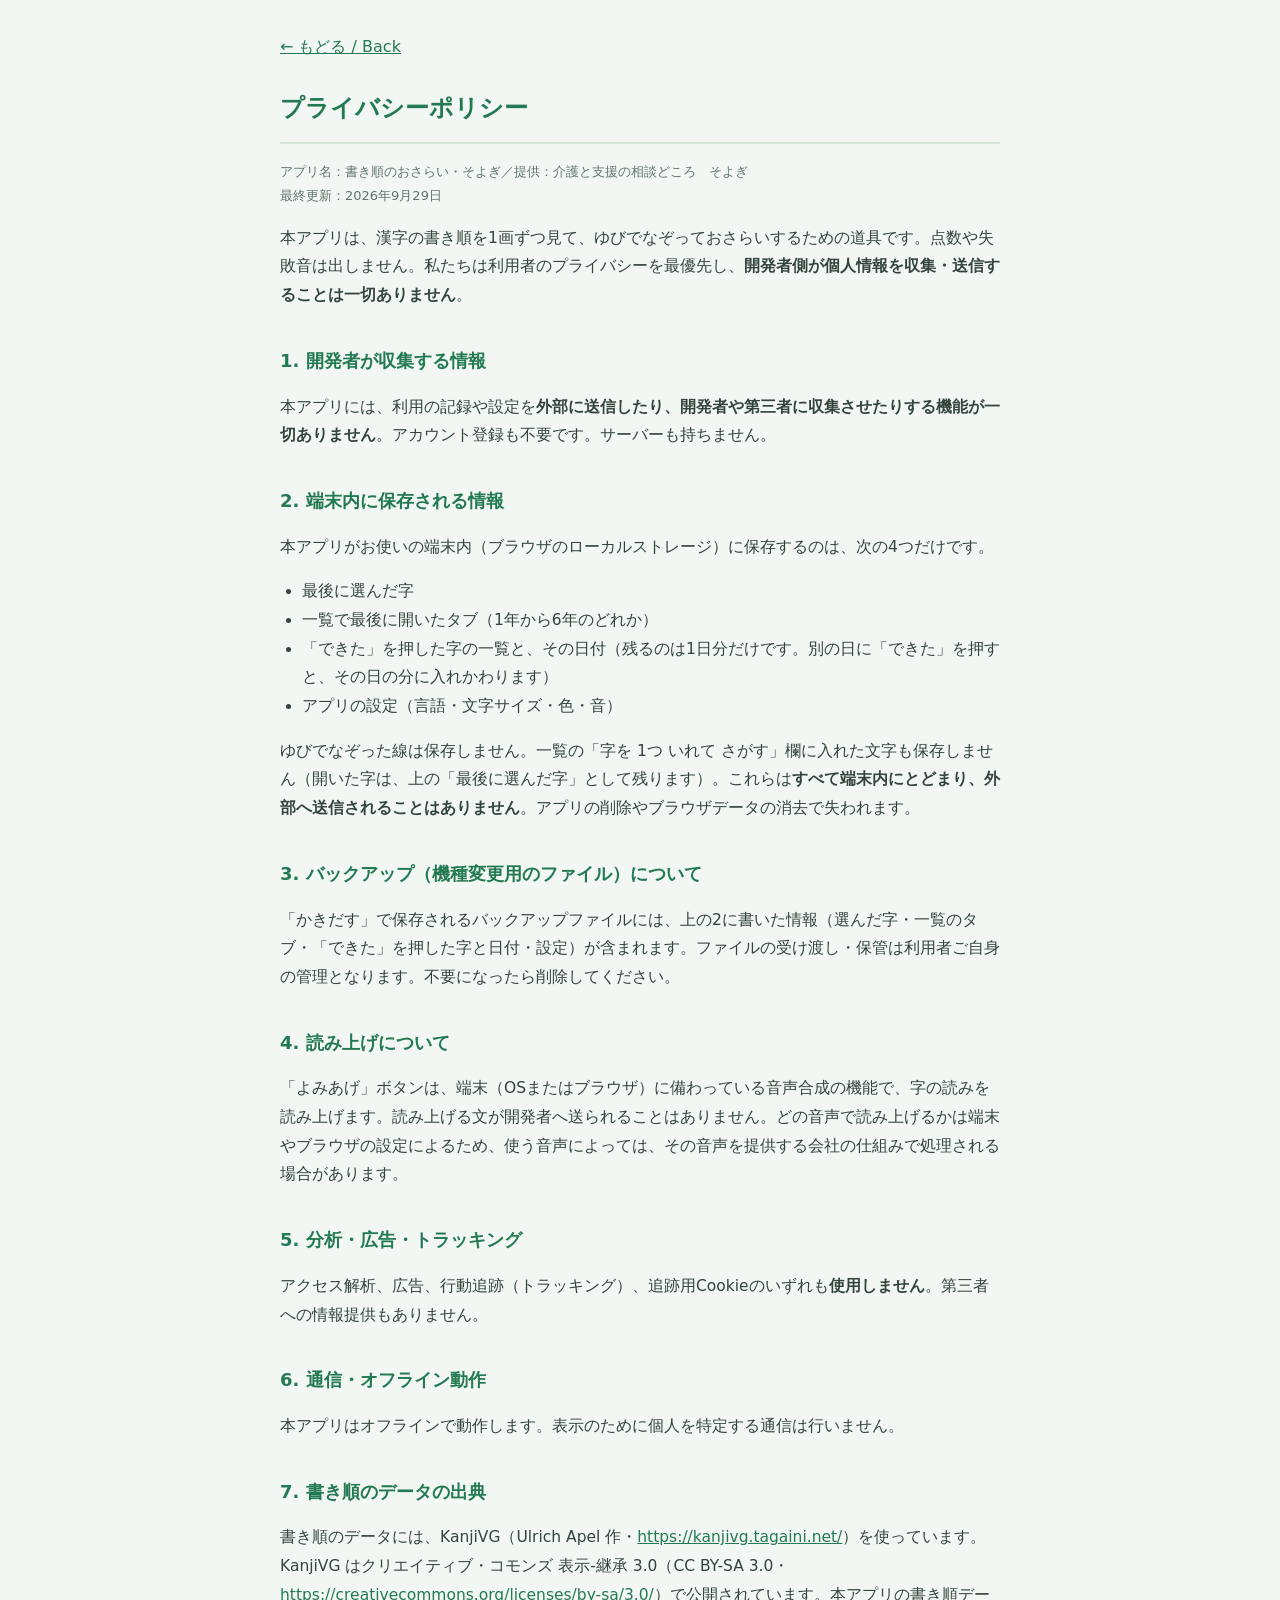
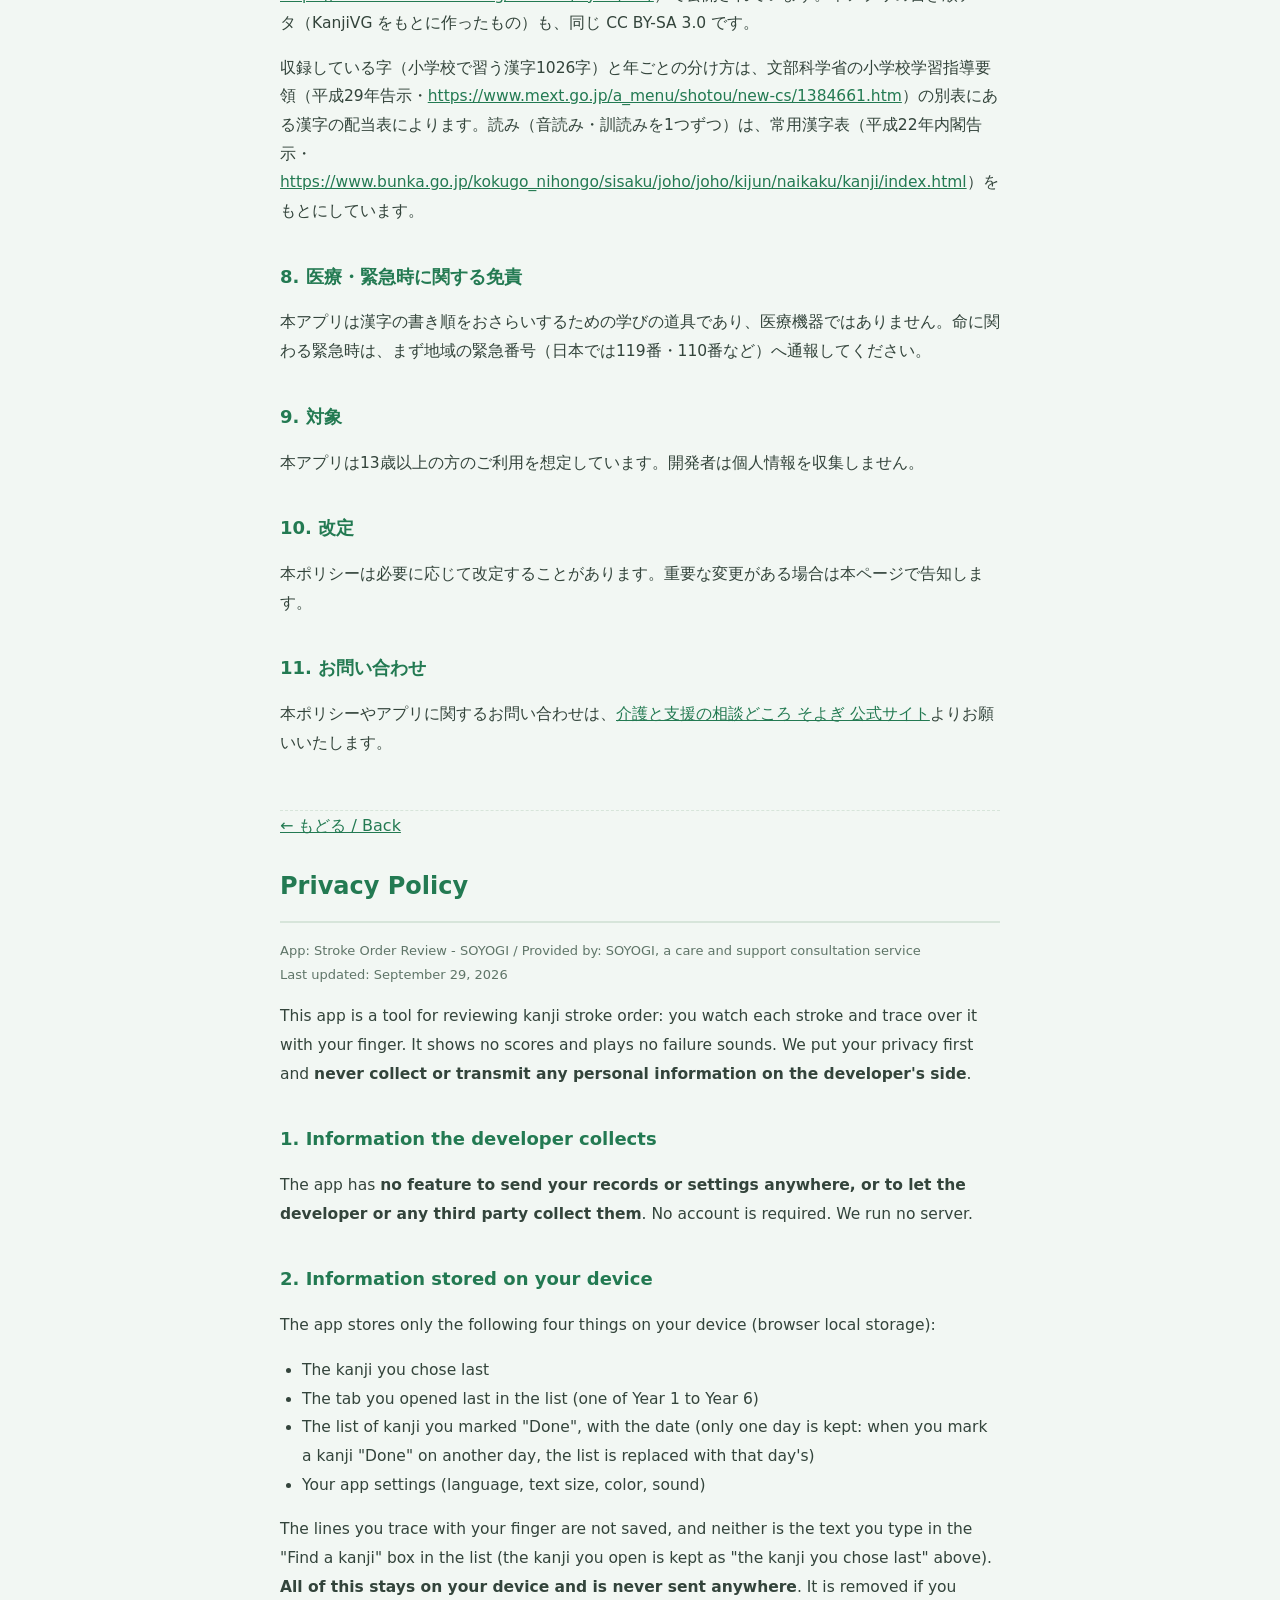
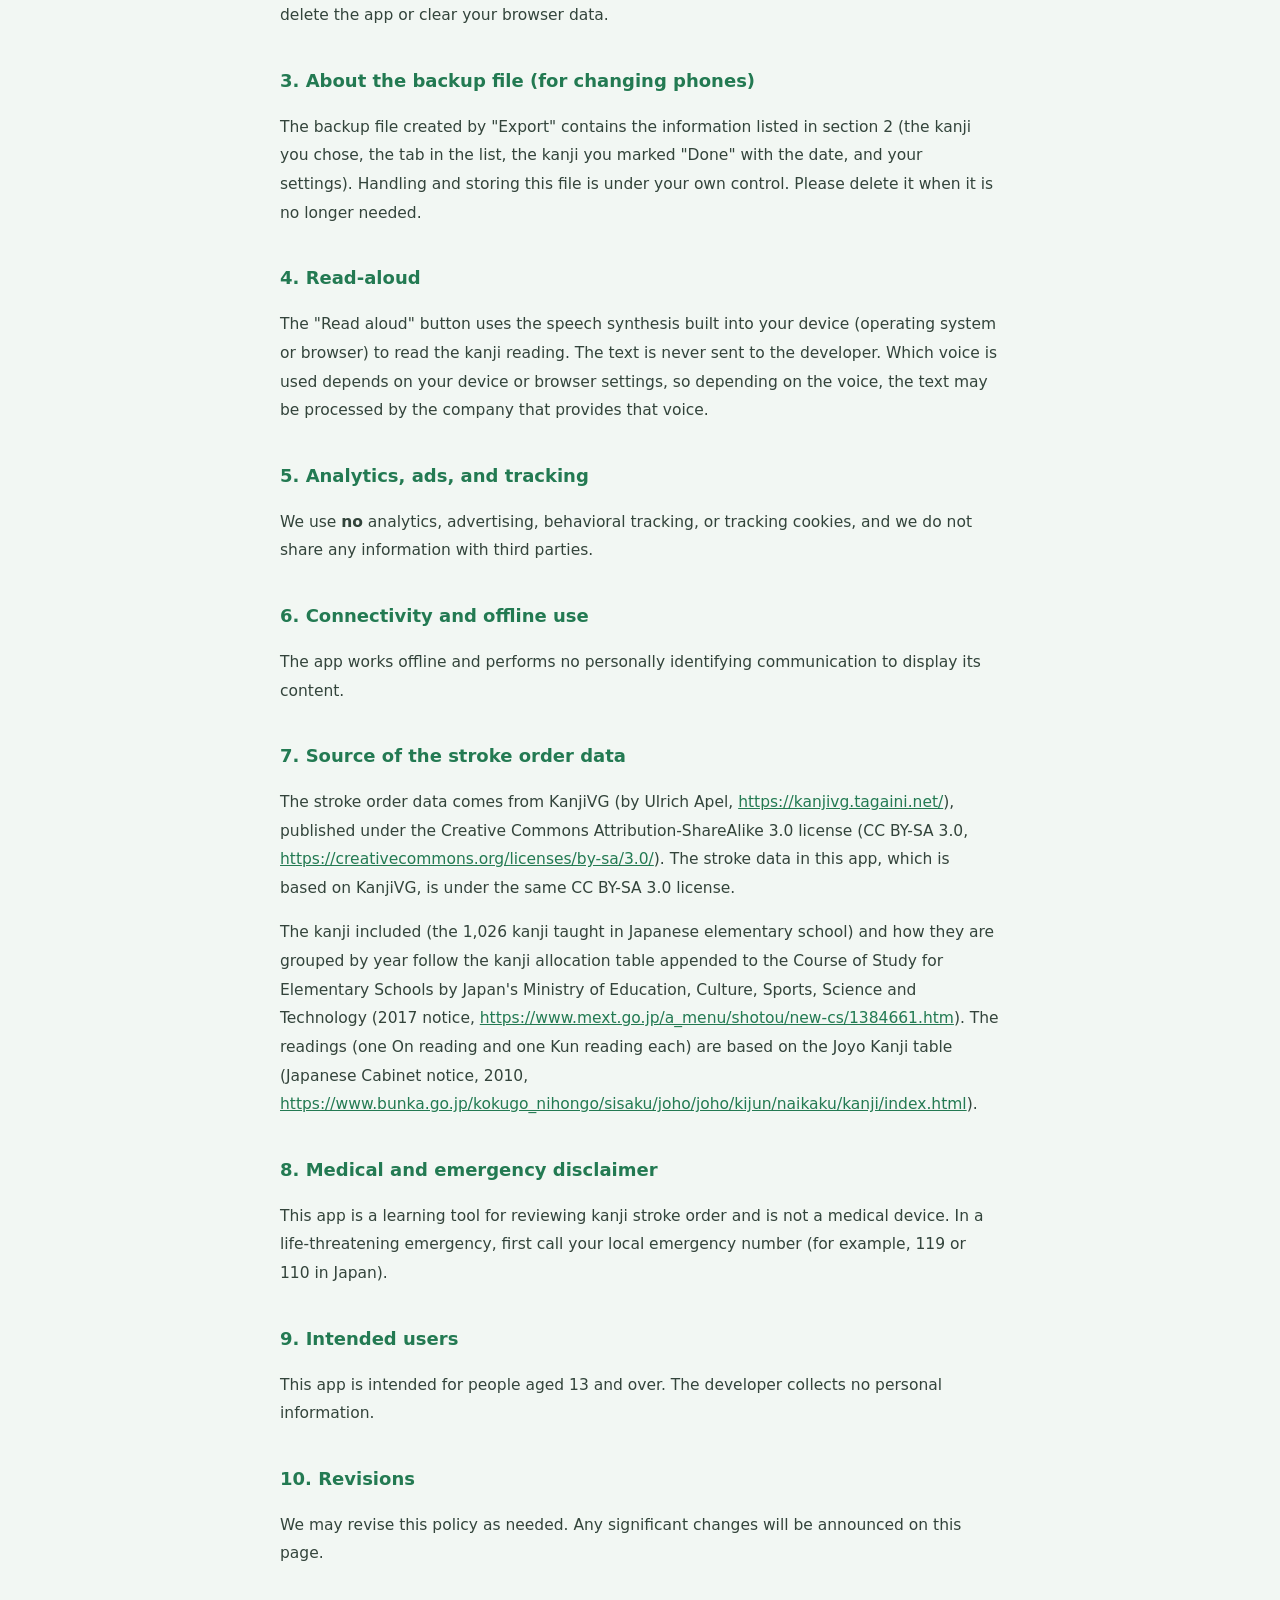
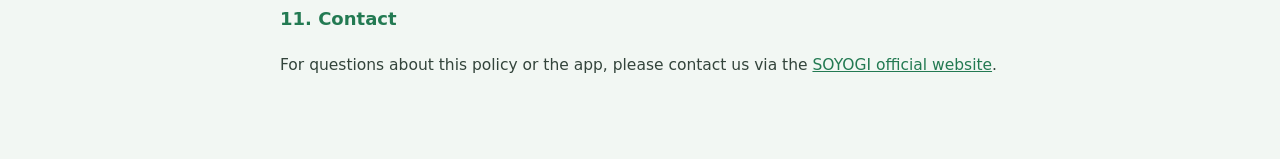
==== commit 76d87152: "web v0.5.0: 本体から同期 Co-Authored-By: Claude Opus 5.5 <noreply@anthropic.com>" ====
--- a/privacy.html
+++ b/privacy.html
@@ -25,7 +25,7 @@
 <main>
   <a class="back" href="./">← もどる / Back</a>
   <h1>プライバシーポリシー</h1>
-  <p class="meta">アプリ名：書き順のおさらい・そよぎ／提供：介護と支援の相談どころ　そよぎ<br>最終更新：2026年9月28日</p>
+  <p class="meta">アプリ名：書き順のおさらい・そよぎ／提供：介護と支援の相談どころ　そよぎ<br>最終更新：2026年9月29日</p>
 
   <p>本アプリは、漢字の書き順を1画ずつ見て、ゆびでなぞっておさらいするための道具です。点数や失敗音は出しません。私たちは利用者のプライバシーを最優先し、<strong>開発者側が個人情報を収集・送信することは一切ありません</strong>。</p>
 
@@ -33,16 +33,17 @@
   <p>本アプリには、利用の記録や設定を<strong>外部に送信したり、開発者や第三者に収集させたりする機能が一切ありません</strong>。アカウント登録も不要です。サーバーも持ちません。</p>
 
   <h2>2. 端末内に保存される情報</h2>
-  <p>本アプリがお使いの端末内（ブラウザのローカルストレージ）に保存するのは、次の3つだけです。</p>
+  <p>本アプリがお使いの端末内（ブラウザのローカルストレージ）に保存するのは、次の4つだけです。</p>
   <ul>
     <li>最後に選んだ字</li>
+    <li>一覧で最後に開いたタブ（1年から6年のどれか）</li>
     <li>「できた」を押した字の一覧と、その日付（残るのは1日分だけです。別の日に「できた」を押すと、その日の分に入れかわります）</li>
     <li>アプリの設定（言語・文字サイズ・色・音）</li>
   </ul>
-  <p>ゆびでなぞった線は保存しません。文字を書き込む欄もありません。これらは<strong>すべて端末内にとどまり、外部へ送信されることはありません</strong>。アプリの削除やブラウザデータの消去で失われます。</p>
+  <p>ゆびでなぞった線は保存しません。一覧の「字を 1つ いれて さがす」欄に入れた文字も保存しません（開いた字は、上の「最後に選んだ字」として残ります）。これらは<strong>すべて端末内にとどまり、外部へ送信されることはありません</strong>。アプリの削除やブラウザデータの消去で失われます。</p>
 
   <h2>3. バックアップ（機種変更用のファイル）について</h2>
-  <p>「かきだす」で保存されるバックアップファイルには、上の2に書いた情報（選んだ字・「できた」を押した字と日付・設定）が含まれます。ファイルの受け渡し・保管は利用者ご自身の管理となります。不要になったら削除してください。</p>
+  <p>「かきだす」で保存されるバックアップファイルには、上の2に書いた情報（選んだ字・一覧のタブ・「できた」を押した字と日付・設定）が含まれます。ファイルの受け渡し・保管は利用者ご自身の管理となります。不要になったら削除してください。</p>
 
   <h2>4. 読み上げについて</h2>
   <p>「よみあげ」ボタンは、端末（OSまたはブラウザ）に備わっている音声合成の機能で、字の読みを読み上げます。読み上げる文が開発者へ送られることはありません。どの音声で読み上げるかは端末やブラウザの設定によるため、使う音声によっては、その音声を提供する会社の仕組みで処理される場合があります。</p>
@@ -55,6 +56,7 @@
 
   <h2>7. 書き順のデータの出典</h2>
   <p>書き順のデータには、KanjiVG（Ulrich Apel 作・<a href="https://kanjivg.tagaini.net/" target="_blank" rel="noopener noreferrer">https://kanjivg.tagaini.net/</a>）を使っています。KanjiVG はクリエイティブ・コモンズ 表示-継承 3.0（CC BY-SA 3.0・<a href="https://creativecommons.org/licenses/by-sa/3.0/" target="_blank" rel="noopener noreferrer">https://creativecommons.org/licenses/by-sa/3.0/</a>）で公開されています。本アプリの書き順データ（KanjiVG をもとに作ったもの）も、同じ CC BY-SA 3.0 です。</p>
+  <p>収録している字（小学校で習う漢字1026字）と年ごとの分け方は、文部科学省の小学校学習指導要領（平成29年告示・<a href="https://www.mext.go.jp/a_menu/shotou/new-cs/1384661.htm" target="_blank" rel="noopener noreferrer">https://www.mext.go.jp/a_menu/shotou/new-cs/1384661.htm</a>）の別表にある漢字の配当表によります。読み（音読み・訓読みを1つずつ）は、常用漢字表（平成22年内閣告示・<a href="https://www.bunka.go.jp/kokugo_nihongo/sisaku/joho/joho/kijun/naikaku/kanji/index.html" target="_blank" rel="noopener noreferrer">https://www.bunka.go.jp/kokugo_nihongo/sisaku/joho/joho/kijun/naikaku/kanji/index.html</a>）をもとにしています。</p>
 
   <h2>8. 医療・緊急時に関する免責</h2>
   <p>本アプリは漢字の書き順をおさらいするための学びの道具であり、医療機器ではありません。命に関わる緊急時は、まず地域の緊急番号（日本では119番・110番など）へ通報してください。</p>
@@ -72,7 +74,7 @@
 
   <a class="back" href="./">← もどる / Back</a>
   <h1>Privacy Policy</h1>
-  <p class="meta">App: Stroke Order Review - SOYOGI / Provided by: SOYOGI, a care and support consultation service<br>Last updated: September 28, 2026</p>
+  <p class="meta">App: Stroke Order Review - SOYOGI / Provided by: SOYOGI, a care and support consultation service<br>Last updated: September 29, 2026</p>
 
   <p>This app is a tool for reviewing kanji stroke order: you watch each stroke and trace over it with your finger. It shows no scores and plays no failure sounds. We put your privacy first and <strong>never collect or transmit any personal information on the developer's side</strong>.</p>
 
@@ -80,16 +82,17 @@
   <p>The app has <strong>no feature to send your records or settings anywhere, or to let the developer or any third party collect them</strong>. No account is required. We run no server.</p>
 
   <h2>2. Information stored on your device</h2>
-  <p>The app stores only the following three things on your device (browser local storage):</p>
+  <p>The app stores only the following four things on your device (browser local storage):</p>
   <ul>
     <li>The kanji you chose last</li>
+    <li>The tab you opened last in the list (one of Year 1 to Year 6)</li>
     <li>The list of kanji you marked "Done", with the date (only one day is kept: when you mark a kanji "Done" on another day, the list is replaced with that day's)</li>
     <li>Your app settings (language, text size, color, sound)</li>
   </ul>
-  <p>The lines you trace with your finger are not saved, and there is no field for writing text. <strong>All of this stays on your device and is never sent anywhere</strong>. It is removed if you delete the app or clear your browser data.</p>
+  <p>The lines you trace with your finger are not saved, and neither is the text you type in the "Find a kanji" box in the list (the kanji you open is kept as "the kanji you chose last" above). <strong>All of this stays on your device and is never sent anywhere</strong>. It is removed if you delete the app or clear your browser data.</p>
 
   <h2>3. About the backup file (for changing phones)</h2>
-  <p>The backup file created by "Export" contains the information listed in section 2 (the kanji you chose, the kanji you marked "Done" with the date, and your settings). Handling and storing this file is under your own control. Please delete it when it is no longer needed.</p>
+  <p>The backup file created by "Export" contains the information listed in section 2 (the kanji you chose, the tab in the list, the kanji you marked "Done" with the date, and your settings). Handling and storing this file is under your own control. Please delete it when it is no longer needed.</p>
 
   <h2>4. Read-aloud</h2>
   <p>The "Read aloud" button uses the speech synthesis built into your device (operating system or browser) to read the kanji reading. The text is never sent to the developer. Which voice is used depends on your device or browser settings, so depending on the voice, the text may be processed by the company that provides that voice.</p>
@@ -102,6 +105,7 @@
 
   <h2>7. Source of the stroke order data</h2>
   <p>The stroke order data comes from KanjiVG (by Ulrich Apel, <a href="https://kanjivg.tagaini.net/" target="_blank" rel="noopener noreferrer">https://kanjivg.tagaini.net/</a>), published under the Creative Commons Attribution-ShareAlike 3.0 license (CC BY-SA 3.0, <a href="https://creativecommons.org/licenses/by-sa/3.0/" target="_blank" rel="noopener noreferrer">https://creativecommons.org/licenses/by-sa/3.0/</a>). The stroke data in this app, which is based on KanjiVG, is under the same CC BY-SA 3.0 license.</p>
+  <p>The kanji included (the 1,026 kanji taught in Japanese elementary school) and how they are grouped by year follow the kanji allocation table appended to the Course of Study for Elementary Schools by Japan's Ministry of Education, Culture, Sports, Science and Technology (2017 notice, <a href="https://www.mext.go.jp/a_menu/shotou/new-cs/1384661.htm" target="_blank" rel="noopener noreferrer">https://www.mext.go.jp/a_menu/shotou/new-cs/1384661.htm</a>). The readings (one On reading and one Kun reading each) are based on the Joyo Kanji table (Japanese Cabinet notice, 2010, <a href="https://www.bunka.go.jp/kokugo_nihongo/sisaku/joho/joho/kijun/naikaku/kanji/index.html" target="_blank" rel="noopener noreferrer">https://www.bunka.go.jp/kokugo_nihongo/sisaku/joho/joho/kijun/naikaku/kanji/index.html</a>).</p>
 
   <h2>8. Medical and emergency disclaimer</h2>
   <p>This app is a learning tool for reviewing kanji stroke order and is not a medical device. In a life-threatening emergency, first call your local emergency number (for example, 119 or 110 in Japan).</p>
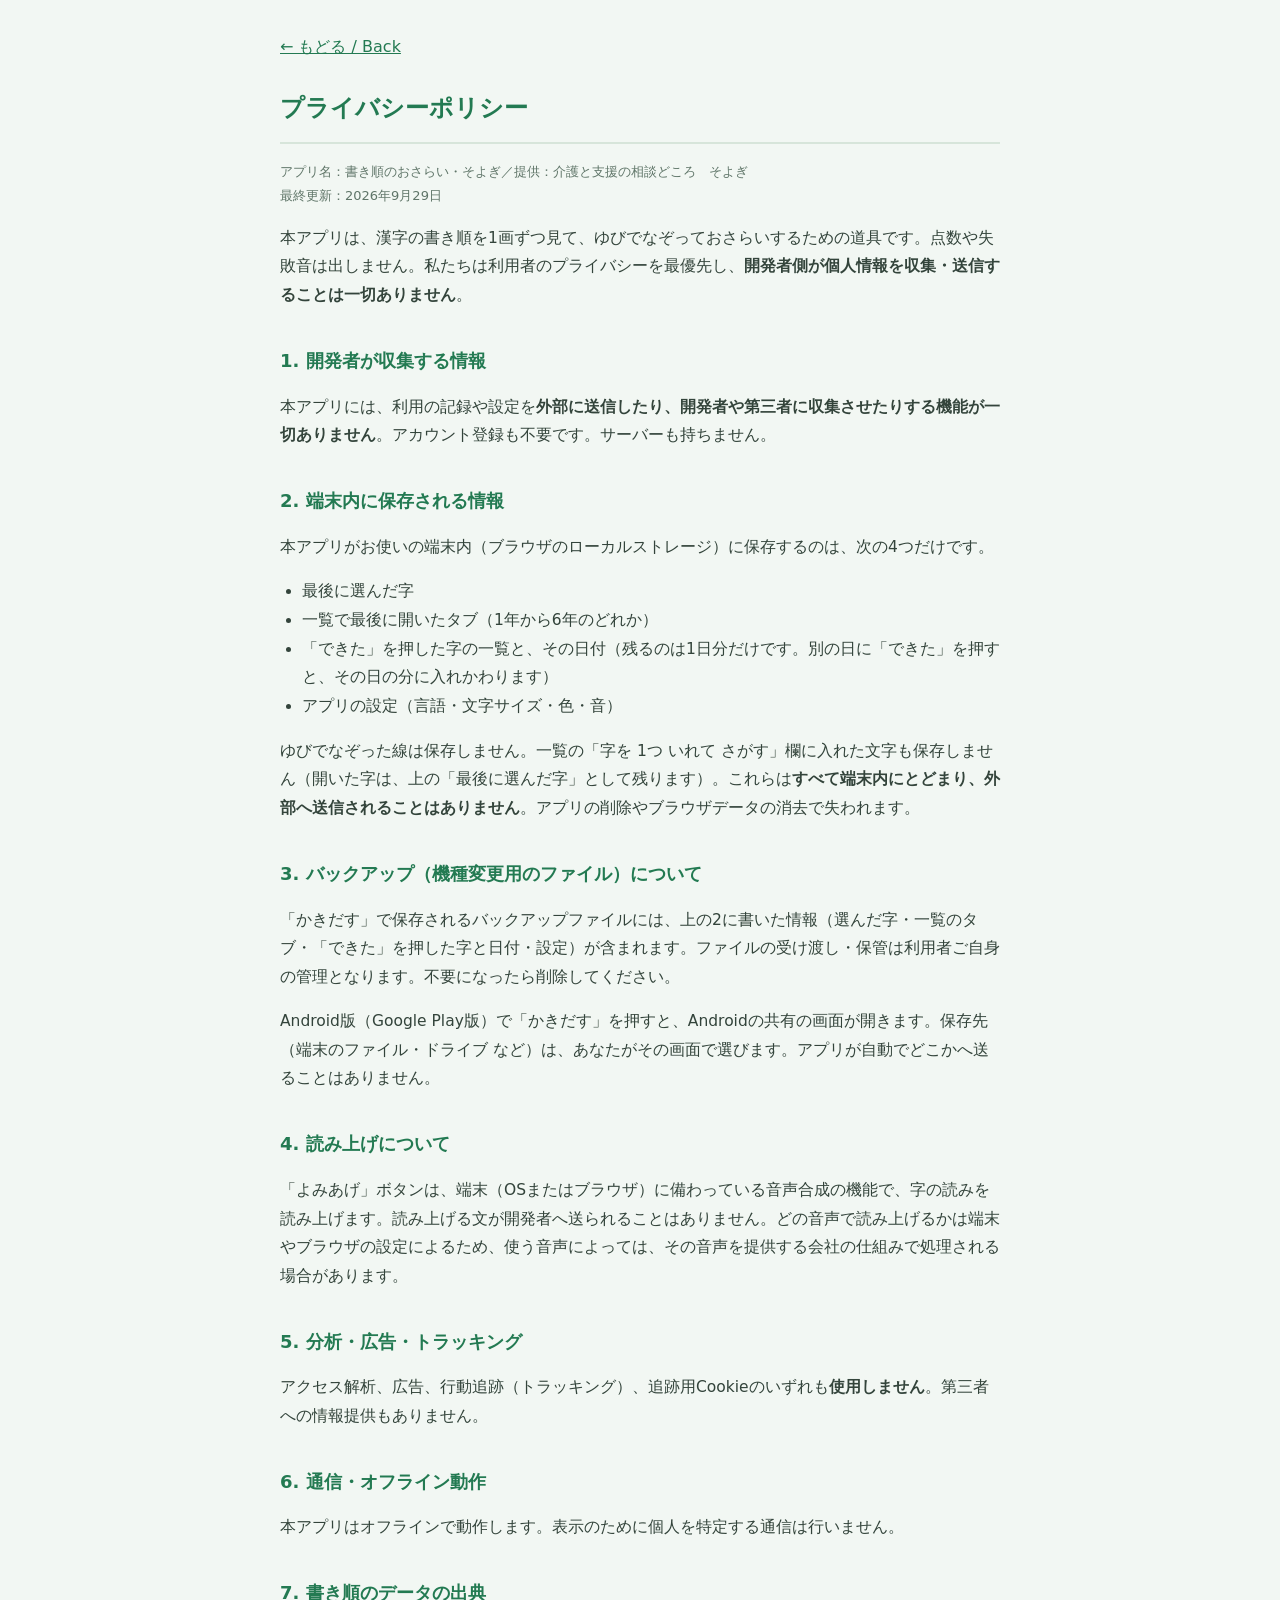
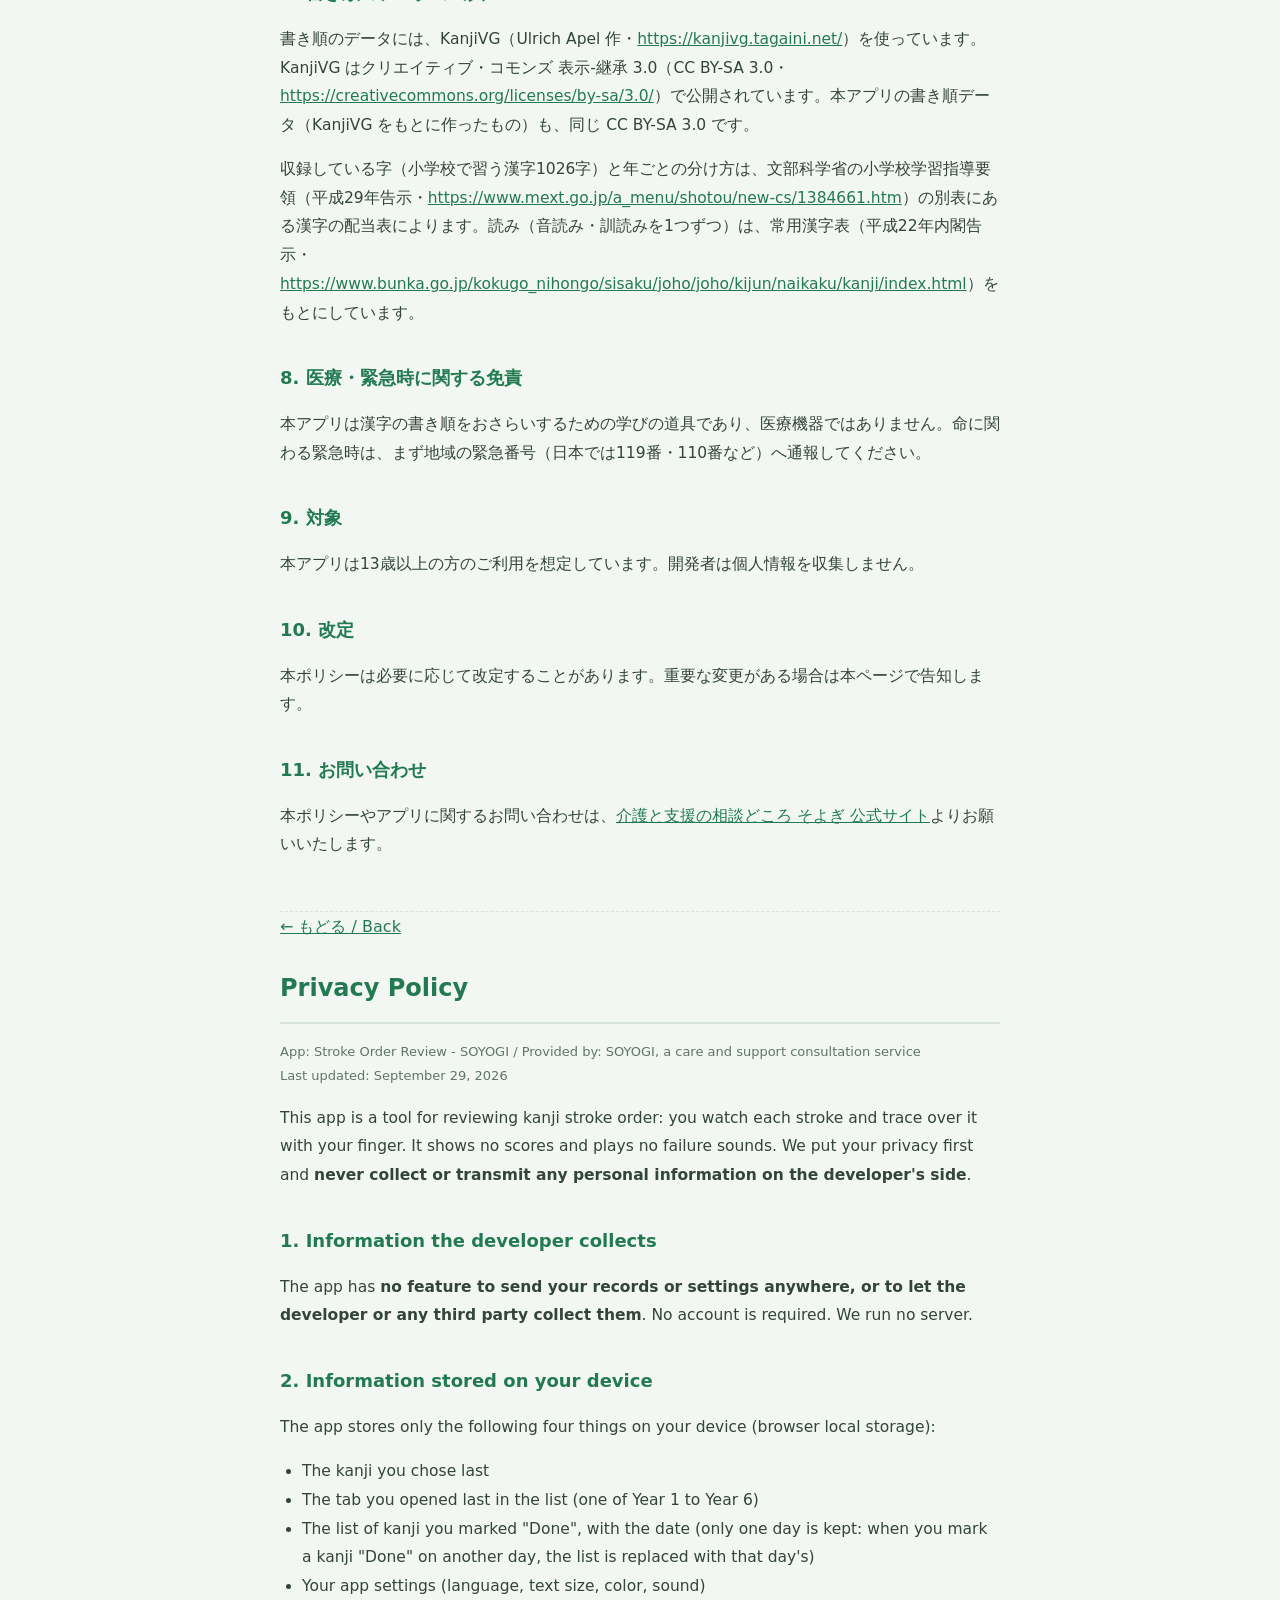
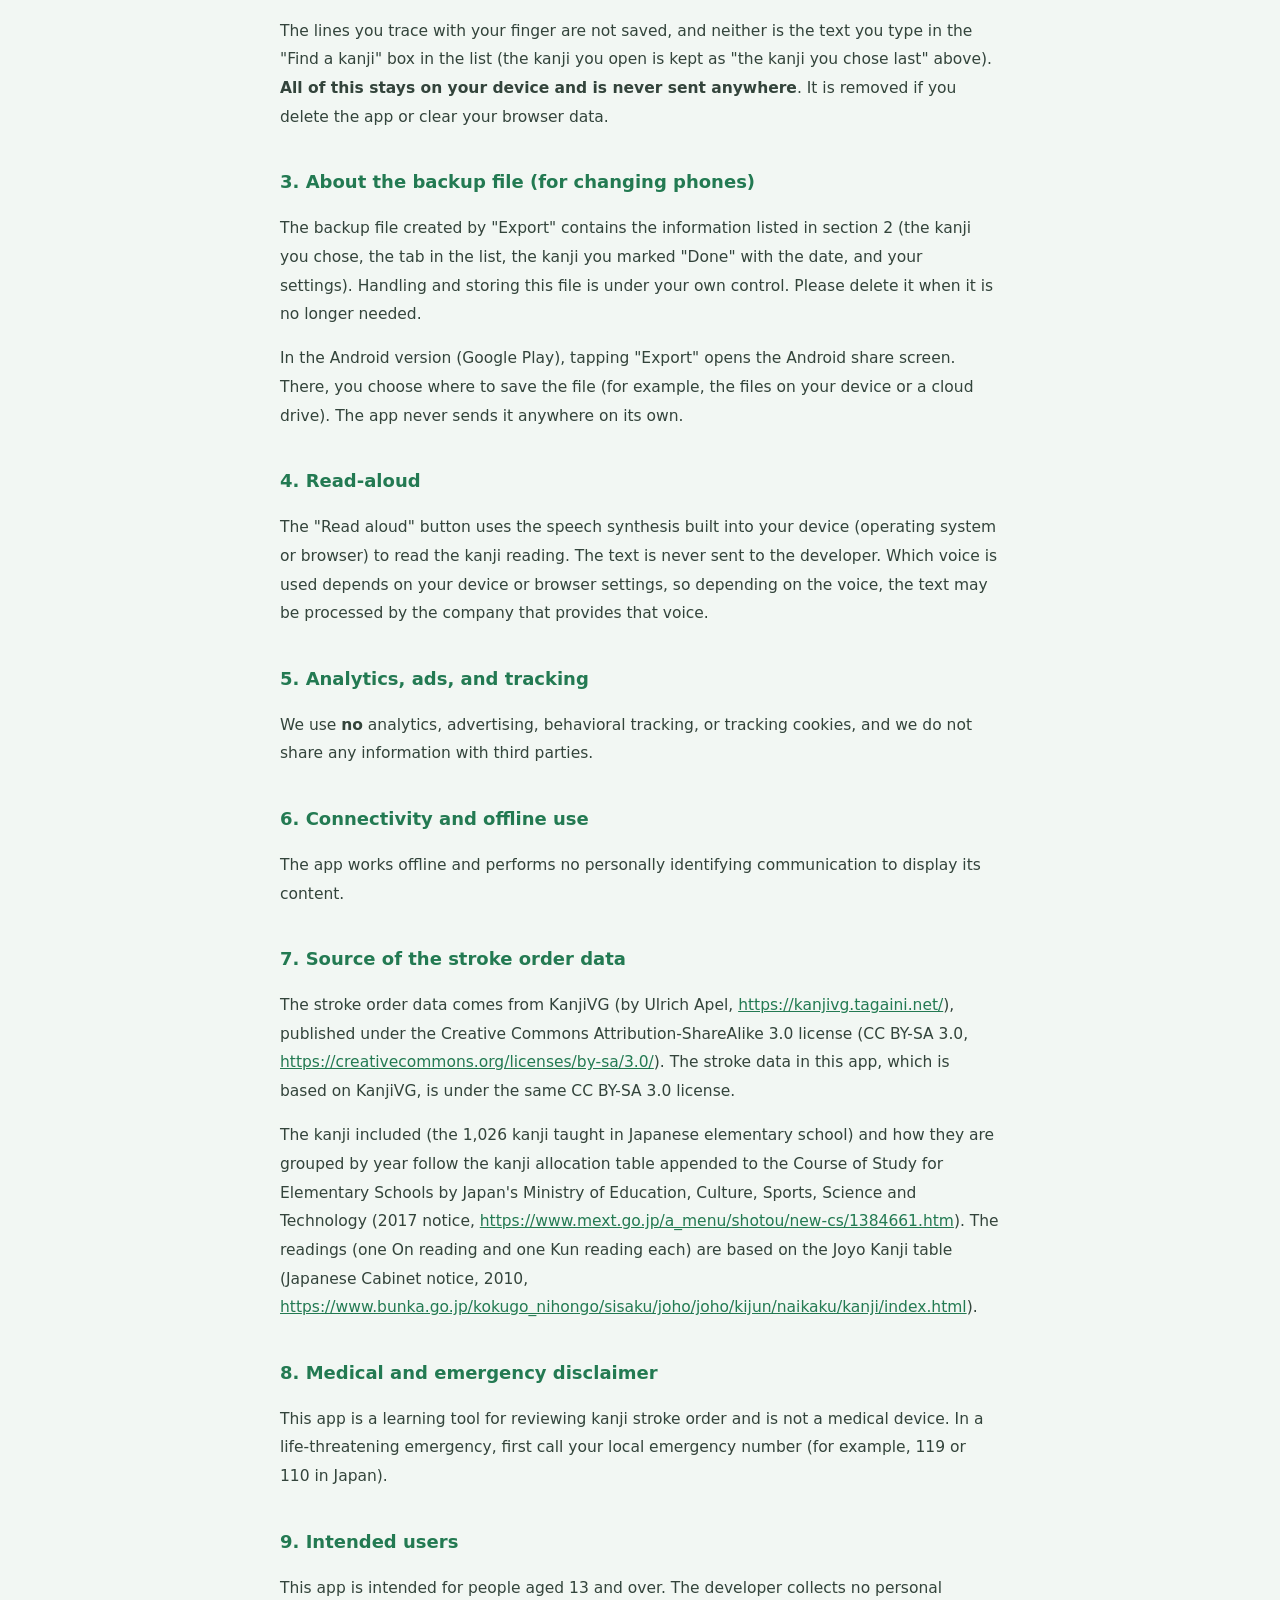
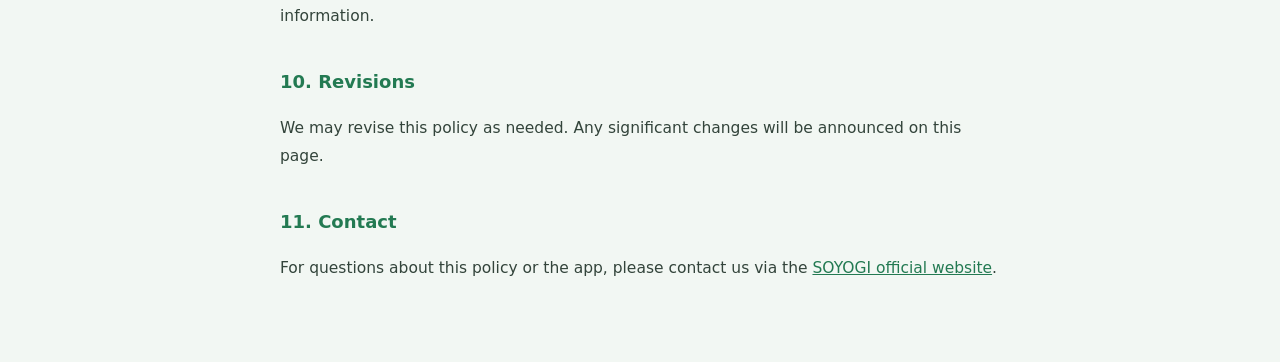
==== commit 44636d28: "web v0.5.1: 本体から同期 Co-Authored-By: Claude Opus 5.5 <noreply@anthropic.com>" ====
--- a/privacy.html
+++ b/privacy.html
@@ -44,6 +44,7 @@
 
   <h2>3. バックアップ（機種変更用のファイル）について</h2>
   <p>「かきだす」で保存されるバックアップファイルには、上の2に書いた情報（選んだ字・一覧のタブ・「できた」を押した字と日付・設定）が含まれます。ファイルの受け渡し・保管は利用者ご自身の管理となります。不要になったら削除してください。</p>
+  <p>Android版（Google Play版）で「かきだす」を押すと、Androidの共有の画面が開きます。保存先（端末のファイル・ドライブ など）は、あなたがその画面で選びます。アプリが自動でどこかへ送ることはありません。</p>
 
   <h2>4. 読み上げについて</h2>
   <p>「よみあげ」ボタンは、端末（OSまたはブラウザ）に備わっている音声合成の機能で、字の読みを読み上げます。読み上げる文が開発者へ送られることはありません。どの音声で読み上げるかは端末やブラウザの設定によるため、使う音声によっては、その音声を提供する会社の仕組みで処理される場合があります。</p>
@@ -93,6 +94,7 @@
 
   <h2>3. About the backup file (for changing phones)</h2>
   <p>The backup file created by "Export" contains the information listed in section 2 (the kanji you chose, the tab in the list, the kanji you marked "Done" with the date, and your settings). Handling and storing this file is under your own control. Please delete it when it is no longer needed.</p>
+  <p>In the Android version (Google Play), tapping "Export" opens the Android share screen. There, you choose where to save the file (for example, the files on your device or a cloud drive). The app never sends it anywhere on its own.</p>
 
   <h2>4. Read-aloud</h2>
   <p>The "Read aloud" button uses the speech synthesis built into your device (operating system or browser) to read the kanji reading. The text is never sent to the developer. Which voice is used depends on your device or browser settings, so depending on the voice, the text may be processed by the company that provides that voice.</p>
